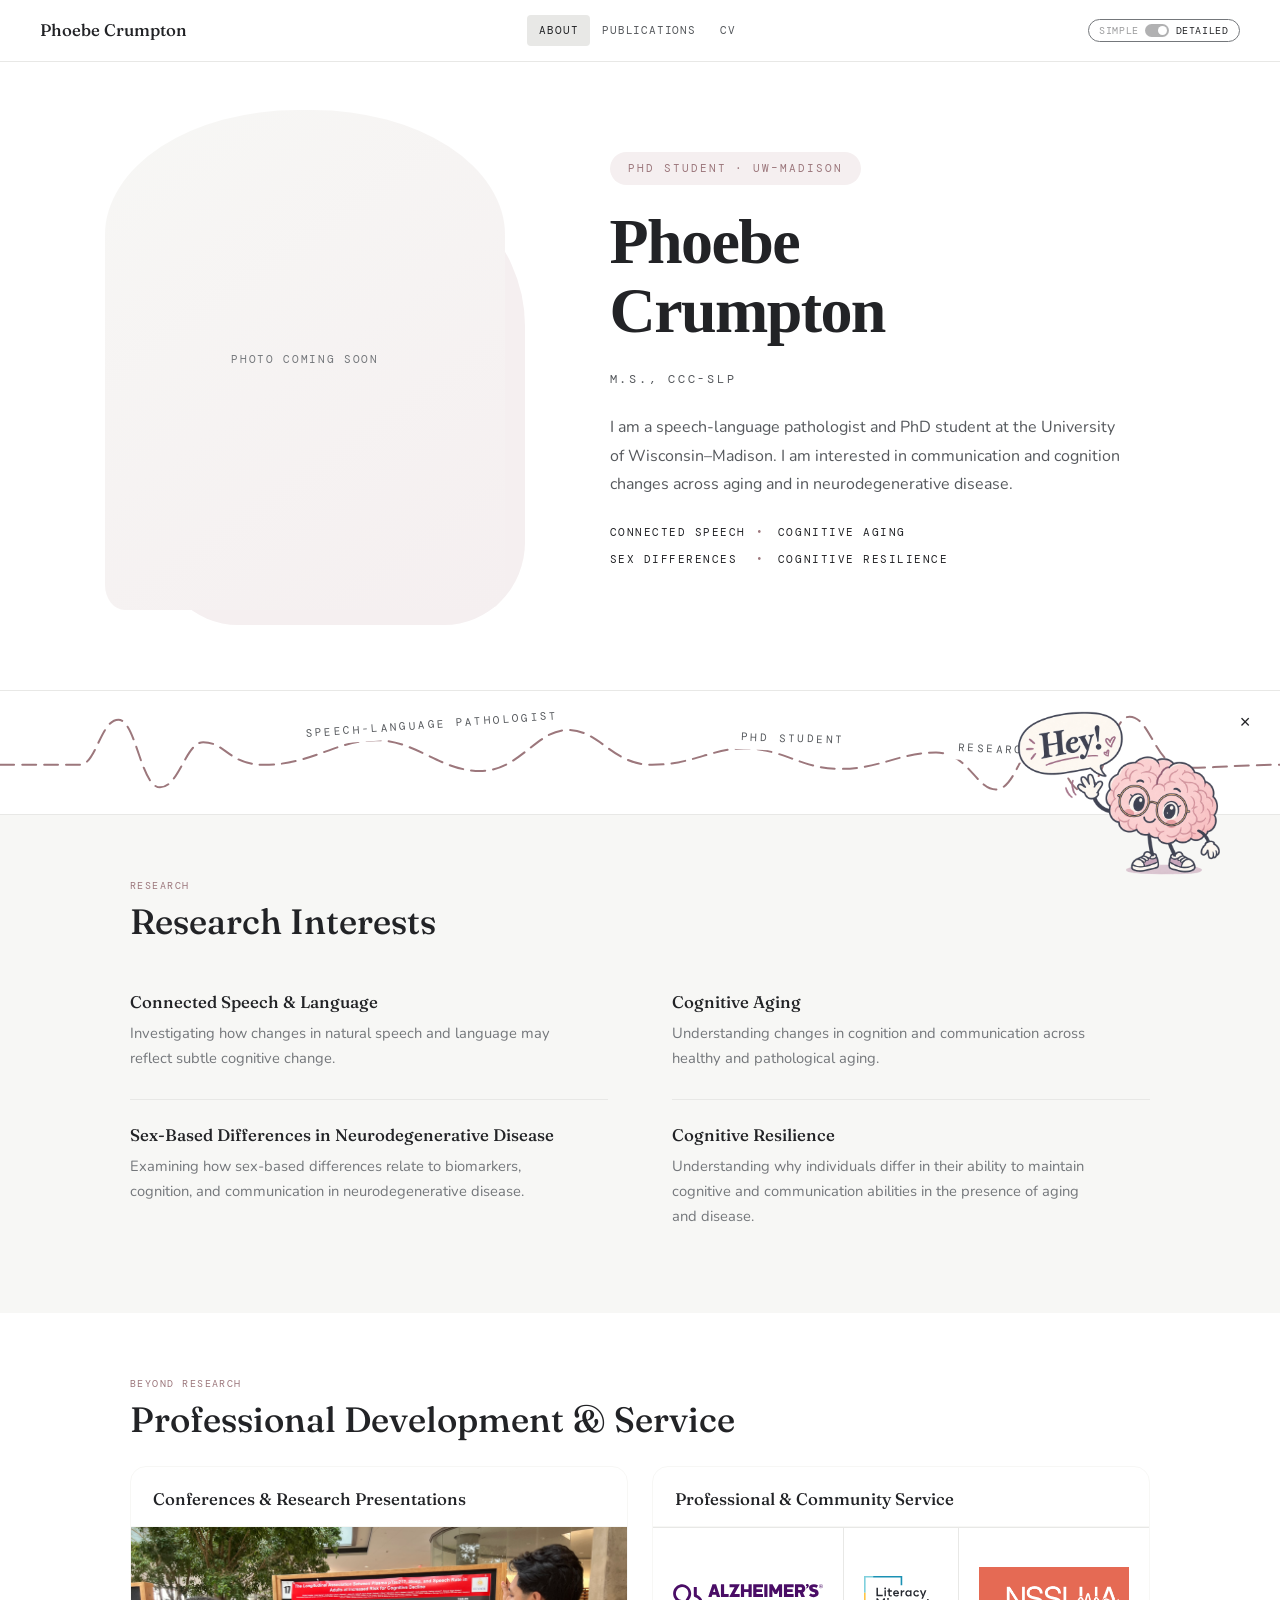
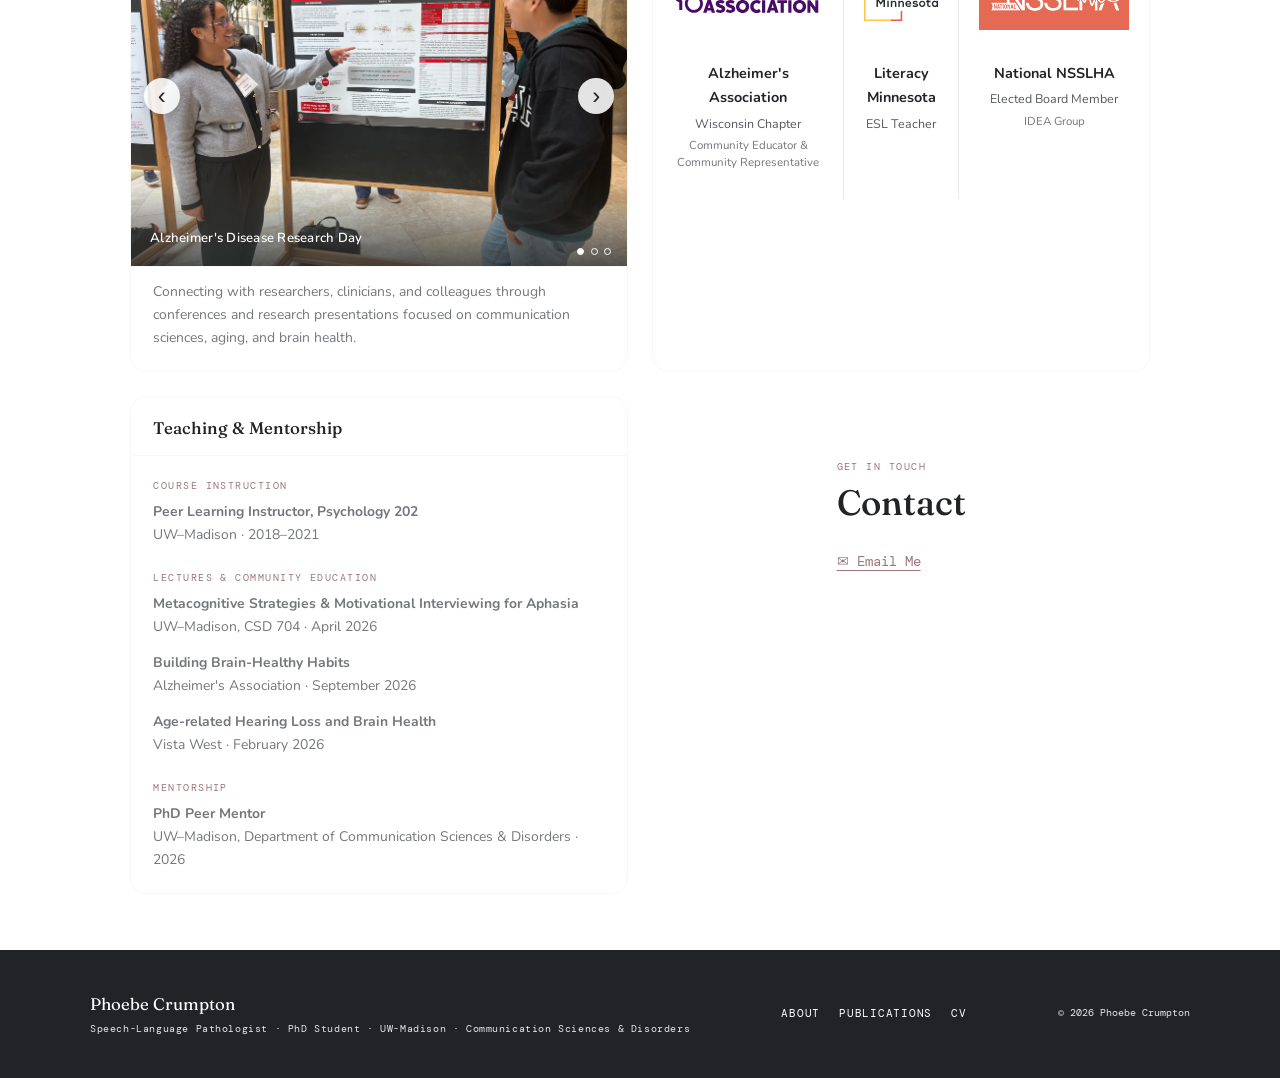
==== index.html @ 5f98ac5f "Update index.html" ====
<!DOCTYPE html>
<html lang="en">
<head>
<meta charset="UTF-8"/>
<meta name="viewport" content="width=device-width, initial-scale=1.0"/>
<meta name="description" content="Phoebe Crumpton — Speech-language pathologist and PhD Student at UW-Madison researching connected speech, cognitive-communication, and Alzheimer's disease."/>
<title>Phoebe Crumpton</title>
<link rel="preconnect" href="https://fonts.googleapis.com"/>
<link href="https://fonts.googleapis.com/css2?family=Fraunces:ital,opsz,wght@0,9..144,300;0,9..144,500;0,9..144,700;1,9..144,400;1,9..144,600&family=Nunito:wght@300;400;500;600&family=DM+Mono:wght@300;400&display=swap" rel="stylesheet"/>
<script>if(localStorage.getItem('lang-mode')==='simple')document.documentElement.classList.add('simple-mode');</script>
<style>
  /* FINAL RESEARCH INTEREST STYLING */
.r-grid {
  display: grid !important;
  grid-template-columns: repeat(2, minmax(0, 1fr)) !important;
  gap: 0 4rem !important;
}

.r-card {
  background: transparent !important;
  border: none !important;
  border-radius: 0 !important;
  box-shadow: none !important;
  padding: 1.5rem 0 1.75rem !important;
  overflow: visible !important;
  transform: none !important;
}

.r-card::after {
  display: none !important;
  content: none !important;
}

.r-card:hover {
  transform: none !important;
  box-shadow: none !important;
}

.r-num {
  display: none !important;
}

.r-title {
  font-family: 'Fraunces', serif !important;
  font-size: 1.05rem !important;
  font-weight: 500 !important;
  color: var(--moss) !important;
  margin-bottom: .4rem !important;
}

.r-desc {
  font-family: 'Nunito', sans-serif !important;
  font-size: .92rem !important;
  line-height: 1.7 !important;
  color: var(--text-soft) !important;
  max-width: 48ch;
}

.r-card:nth-child(-n+2) {
  border-bottom: 1px solid var(--moss-pale) !important;
}

@media (max-width: 700px) {
  .r-grid {
    grid-template-columns: 1fr !important;
  }

  .r-card {
    border-bottom: 1px solid var(--moss-pale) !important;
  }
}
  
 :root {
  /* Editorial / minimalist palette */
  --moss:#222326;
  --moss-mid:#74777B;
  --moss-light:#9C777C;
  --moss-pale:#E8E8E6;
  --moss-mist:#F7F7F5;
  --cream:#FFFFFF;
  --cream-dark:#F7F7F5;
  --sand:#E8E8E6;
  --terra:#9C777C;
  --terra-pale:#F5EFF0;
  --amber:#9C777C;
  --text:#222326;
  --text-mid:#55585C;
  --text-soft:#74777B;
  --white:#FFFFFF;
  --focus:#9C777C;
}
*,*::before,*::after{box-sizing:border-box;margin:0;padding:0;}
html{scroll-behavior:smooth;}
body{font-family:'Nunito',sans-serif;background:var(--cream);color:var(--text);line-height:1.7;min-height:100vh;}

/* LANGUAGE TOGGLE */
.lang-simple{display:none;}
.simple-mode .lang-academic{display:none;}
.simple-mode .lang-simple{display:inline;}
.simple-mode div.lang-simple{display:block;}
.lang-toggle-btn{display:inline-flex;align-items:center;gap:.4rem;background:none;border:1.5px solid var(--moss-mid);border-radius:20px;padding:.28rem .65rem;font-family:'DM Mono',monospace;font-size:.65rem;letter-spacing:.06em;text-transform:uppercase;cursor:pointer;color:var(--moss);transition:background .18s,color .18s,border-color .18s;white-space:nowrap;flex-shrink:0;}
.lang-toggle-btn:hover{background:var(--moss-mist);border-color:var(--moss);}
.lang-toggle-btn[aria-checked="true"]{background:var(--moss);color:var(--white);border-color:var(--moss);}
.lang-toggle-track{width:24px;height:13px;border-radius:7px;background:currentColor;opacity:.35;position:relative;flex-shrink:0;transition:opacity .18s;}
.lang-toggle-btn[aria-checked="true"] .lang-toggle-track{opacity:.7;}
.lang-toggle-thumb{position:absolute;top:2px;left:13px;width:9px;height:9px;border-radius:50%;background:white;transition:left .18s;box-shadow:0 1px 3px rgba(0,0,0,.25);}
.lang-toggle-btn[aria-checked="true"] .lang-toggle-thumb{left:2px;}
.lang-toggle-label{transition:opacity .18s;}
.lang-toggle-detailed{opacity:1;}
.lang-toggle-simple{opacity:0.45;}
.lang-toggle-btn[aria-checked="true"] .lang-toggle-detailed{opacity:0.45;}
.lang-toggle-btn[aria-checked="true"] .lang-toggle-simple{opacity:1;}
@media(max-width:760px){.lang-toggle-btn{font-size:.58rem;padding:.22rem .5rem;}}

/* SKIP */
.skip{position:absolute;top:-100%;left:1rem;z-index:9999;background:var(--moss);color:#fff;padding:.5rem 1rem;border-radius:0 0 4px 4px;font-size:.9rem;text-decoration:none;transition:top .2s;}
.skip:focus{top:0;}
:focus-visible{outline:3px solid var(--focus);outline-offset:3px;border-radius:3px;}

/* NAV */
.main-nav{position:sticky;top:0;z-index:200;background:rgba(255,255,255,0.94);backdrop-filter:blur(14px);border-bottom:1.5px solid var(--sand);padding:0 2.5rem;height:62px;display:flex;align-items:center;justify-content:space-between;}
.nav-brand{font-family:'Fraunces',serif;font-size:1.05rem;font-weight:500;color:var(--moss);text-decoration:none;}
.nav-list{display:flex;gap:0;list-style:none;align-items:center;}
.nav-list li{list-style:none;display:flex;align-items:center;}
.nav-list li+li::before{content:'·';color:var(--text-soft);font-size:.9rem;padding:0 .15rem;}
.nav-list a{font-family:'DM Mono',monospace;font-size:.7rem;letter-spacing:.07em;text-transform:uppercase;color:var(--text-mid);text-decoration:none;padding:.4rem .75rem;border-radius:4px;transition:background .18s,color .18s;}
.nav-list a:hover{background:var(--moss-mist);color:var(--moss);}
.nav-list a.active{background:var(--moss-pale);color:var(--moss);}
.main-nav-toggle{display:none;background:none;border:1.5px solid var(--moss-pale);border-radius:4px;padding:.4rem .6rem;cursor:pointer;color:var(--moss);font-size:1.1rem;line-height:1;flex-shrink:0;}
.main-nav-toggle:focus-visible{outline:3px solid var(--focus);outline-offset:2px;}

/* HERO */
.hero{max-width:1100px;margin:0 auto;padding:4rem 2.5rem 3rem;display:grid;grid-template-columns:220px 1fr;gap:3.5rem;align-items:center;}
.photo-col{position:relative;display:flex;justify-content:center;}
.photo-wrap{position:relative;width:210px;height:255px;animation:photoFloat 5.5s ease-in-out infinite;}
.photo-ring{position:absolute;inset:0;border-radius:18px;background:var(--terra-pale);border:2.5px solid var(--terra);transform:translate(11px,11px);pointer-events:none;z-index:0;}
.photo-frame{width:210px;height:255px;border-radius:18px;overflow:hidden;border:3px solid var(--white);position:relative;z-index:1;box-shadow:0 20px 50px rgba(34,35,38,.12);}
.photo-frame img{width:100%;height:100%;object-fit:cover;object-position:top;display:block;}
@keyframes photoFloat{0%,100%{transform:translateY(0)}50%{transform:translateY(-9px)}}
.hero-eyebrow{display:inline-flex;align-items:center;gap:.5rem;font-family:'DM Mono',monospace;font-size:.7rem;letter-spacing:.12em;text-transform:uppercase;color:var(--terra);background:var(--terra-pale);padding:.3rem .85rem;border-radius:20px;margin-bottom:1rem;}
.hero-name{font-family: 'Fraunces',Georgia,serif;font-size:clamp(2.4rem,5vw,3.8rem);font-weight:700;line-height:1.05;color:var(--moss);margin-bottom:.4rem;}
.hero-name em{font-style:italic;color:var(--terra);}
.hero-pro{font-family:'DM Mono',monospace;font-size:.72rem;color:var(--text-soft);letter-spacing:.08em;margin-bottom:1.2rem;}
.hero-bio{font-size:1.05rem;color:var(--text-mid);font-weight:300;line-height:1.75;max-width:52ch;margin-bottom:1.5rem;}
.hero-bio a{color:var(--moss);font-weight:500;text-underline-offset:3px;}
.pills{display:flex;flex-wrap:wrap;gap:.45rem;margin-bottom:1.5rem;}
.pill{font-family:'DM Mono',monospace;font-size:.65rem;letter-spacing:.06em;text-transform:uppercase;padding:.28rem .72rem;border-radius:20px;background:var(--moss-mist);color:var(--moss);border:1px solid var(--moss-pale);}
.socials{display:flex;flex-wrap:wrap;gap:.5rem;list-style:none;margin-bottom:1.25rem;}
.socials li{list-style:none;}
.social{font-family:'DM Mono',monospace;font-size:.68rem;letter-spacing:.05em;text-transform:uppercase;color:var(--moss);text-decoration:none;padding:.35rem .8rem;border:1.5px solid var(--moss-pale);border-radius:6px;background:var(--white);transition:all .2s;}
.social:hover{background:var(--moss-mist);border-color:var(--moss-mid);transform:translateY(-2px);box-shadow:0 4px 12px rgba(34,35,38,.08);}

/* WAVE */
.wave{line-height:0;overflow:hidden;}
.wave-track{display:flex;width:200%;animation:wave-scroll 10s linear infinite;}
.wave-track svg{width:50%;display:block;flex-shrink:0;}
@keyframes wave-scroll{from{transform:translateX(0)}to{transform:translateX(-50%)}}

/* SECTIONS */
.section{max-width:1100px;margin:0 auto;padding:3.5rem 2.5rem;}
.bg-tinted{background:var(--cream-dark);}
.s-tag{display:inline-block;font-family:'DM Mono',monospace;font-size:.65rem;letter-spacing:.14em;text-transform:uppercase;color:var(--terra);margin-bottom:.4rem;}
.s-title{font-family:'Fraunces',serif;font-size:clamp(1.6rem,3vw,2.2rem);font-weight:500;color:var(--moss);margin-bottom:1.5rem;line-height:1.2;}

/* RESEARCH TEXT */
.research-text { max-width: 100%; }
.research-text p { font-size: 1rem; color: var(--text-mid); line-height: 1.85; font-weight: 300; }
.research-text p + p { margin-top: 1rem; }
.research-text strong { color: var(--moss); font-weight: 600; }
.research-text ul { margin: .8rem 0 1rem 0; display: flex; flex-direction: column; gap: .55rem; list-style: none; }
.research-text li { font-size: .97rem; color: var(--text-mid); line-height: 1.75; font-weight: 300; padding-left: 1.1rem; position: relative; list-style: none; }
.research-text li::before { content: '›'; position: absolute; left: 0; color: var(--terra); font-weight: 700; }

/* PRESS CALLOUT */
.press-callout{margin-top:1.5rem;}
.press-link{display:flex;align-items:center;gap:1rem;background:var(--white);border:1.5px solid var(--moss-pale);border-radius:10px;padding:.75rem 1.2rem .75rem .75rem;text-decoration:none;transition:border-color .2s,box-shadow .2s;}
.press-img{width:90px;height:68px;object-fit:cover;border-radius:6px;flex-shrink:0;}
.press-link:hover{border-color:var(--moss-mid);box-shadow:0 4px 16px rgba(34,35,38,.08);}
.press-badge{font-family:'DM Mono',monospace;font-size:.6rem;letter-spacing:.12em;text-transform:uppercase;color:var(--terra);background:var(--terra-pale);padding:.2rem .55rem;border-radius:20px;white-space:nowrap;flex-shrink:0;}
.press-title{font-size:.92rem;color:var(--moss);font-weight:500;line-height:1.4;}
.press-source{font-family:'DM Mono',monospace;font-size:.62rem;color:var(--text-soft);letter-spacing:.04em;margin-top:.15rem;}
.press-arrow{font-size:1rem;color:var(--moss-light);flex-shrink:0;margin-left:auto;padding-left:.5rem;}

/* RESEARCH INTERESTS */
.r-grid {
  display: grid;
  grid-template-columns: repeat(2, 1fr);
  column-gap: 4rem;
  row-gap: 0;
}

.r-card {
  padding: 1.6rem 0 1.8rem;
  border-bottom: 1px solid var(--moss-pale);
}

.r-card:hover {
  transform: none;
}

.r-num {
  display: none;
}

.r-title {
  font-family: 'Nunito', sans-serif;
  font-size: 1rem;
  font-weight: 600;
  color: var(--moss);
  margin-bottom: .45rem;
  line-height: 1.4;
}

.r-desc {
  font-size: .92rem;
  color: var(--text-soft);
  line-height: 1.7;
  max-width: 48ch;
}

@media (max-width: 700px) {
  .r-grid {
    grid-template-columns: 1fr;
  }
}

/* TEAM */
.team-grid{display:grid;grid-template-columns:repeat(auto-fill,minmax(210px,1fr));gap:.9rem;}
.t-card{background:var(--white);border-radius:10px;padding:1rem 1.2rem;border:1.5px solid var(--cream-dark);transition:border-color .2s,transform .2s;}
.t-card:hover{border-color:var(--moss-pale);transform:translateY(-2px);}
.t-name{font-weight:600;font-size:.9rem;color:var(--moss);margin-bottom:.1rem;}
.t-name a{color:inherit;text-underline-offset:3px;}
.t-role{font-size:.78rem;color:var(--text-soft);}
.t-card--advisor{border-color:var(--terra);}
.t-card--advisor:hover{border-color:var(--terra);}
.t-card--advisor .t-role{color:var(--terra);font-weight:500;}
.t-card--faculty{border-color:#a8c4de;}
.t-card--faculty:hover{border-color:#3d6a90;}
.t-card--faculty .t-role{color:#3d6a90;}
.t-card--grad{border-color:var(--moss-pale);}
.t-card--grad:hover{border-color:var(--moss-mid);}
.t-card--grad .t-role{color:var(--moss-mid);}
.t-card--undergrad{border-color:#e8d06a;}
.t-card--undergrad:hover{border-color:#b89010;}
.t-card--undergrad .t-role{color:#8a6c0c;}
.team-groups{display:flex;flex-direction:column;gap:1rem;}
.team-legend{display:flex;flex-wrap:wrap;gap:.75rem 1.5rem;margin-bottom:1.1rem;}
.legend-item{display:flex;align-items:center;gap:.4rem;font-size:.74rem;color:var(--text-soft);font-family:'DM Mono',monospace;letter-spacing:.04em;text-transform:uppercase;}
.legend-dot{width:9px;height:9px;border-radius:50%;flex-shrink:0;}

/* ═══════════════════════════════════
   HOBBIES — NEW GALLERY LAYOUT
   ═══════════════════════════════════ */
.hobbies-grid {
  display: grid;
  grid-template-columns: 1fr 1fr;
  gap: 1.5rem;
}

.hobby-card {
  background: var(--white);
  border-radius: 16px;
  overflow: hidden;
  border: 1.5px solid var(--cream-dark);
  transition: transform .22s, box-shadow .22s;
}

  /* Make Teaching & Mentorship full width */
.hobbies-grid > .hobby-card:last-child {
  grid-column: 1 / -1;
}
  
.hobby-card:hover {
  transform: translateY(-3px);
  box-shadow: 0 12px 36px rgba(34,35,38,.08);
}

/* Header strip with emoji + title */
.hobby-header {
  padding: 1.1rem 1.4rem .8rem;
  display: flex;
  align-items: center;
  gap: .6rem;
  border-bottom: 1px solid var(--cream-dark);
}
.hobby-emoji {
  flex-shrink: 0;
  width: 75px;
  height: 75px;
}
.hobby-emoji img {
  width: 75px;
  height: 75px;
  object-fit: contain;
}
.hobby-title {
  font-family: 'Fraunces', serif;
  font-size: 1.05rem;
  font-weight: 500;
  color: var(--moss);
}

/* PHOTO MOSAIC */
.hobby-mosaic {
  display: grid;
  gap: 2px;
  background: var(--cream-dark);
}

/* Parks: 3 columns top row + wide bottom */
.mosaic-parks {
  grid-template-columns: 1fr 1fr 1fr;
  grid-template-rows: 130px 130px 130px;
}
.mosaic-parks .p1 { grid-column: 1; grid-row: 1; }
.mosaic-parks .p2 { grid-column: 2; grid-row: 1; }
.mosaic-parks .p3 { grid-column: 3; grid-row: 1; }
.mosaic-parks .p4 { grid-column: 1; grid-row: 2; }
.mosaic-parks .p5 { grid-column: 2; grid-row: 2; }
.mosaic-parks .p6 { grid-column: 3; grid-row: 2; }
.mosaic-parks .p7 { grid-column: 1; grid-row: 3; }
.mosaic-parks .p8 { grid-column: 2; grid-row: 3; }
.mosaic-parks .p9 { grid-column: 3; grid-row: 3; }

/* Sewing: 3-col 1-row */
.mosaic-sewing {
  grid-template-columns: 1fr 1fr 1fr;
  grid-template-rows: 220px;
}
.mosaic-sewing .s1 { grid-column: 1; grid-row: 1; }
.mosaic-sewing .s2 { grid-column: 2; grid-row: 1; }
.mosaic-sewing .s3 { grid-column: 3; grid-row: 1; }

/* Baking: tall left + stacked right */
.mosaic-baking {
  grid-template-columns: 1fr 1fr;
  grid-template-rows: 160px 160px;
}
.mosaic-baking .b1 { grid-column: 1; grid-row: 1 / -1; }
.mosaic-baking .b2 { grid-column: 2; grid-row: 1; }
.mosaic-baking .b3 { grid-column: 2; grid-row: 2; }

/* Shared image style */
.hobby-mosaic img {
  width: 100%;
  height: 100%;
  object-fit: cover;
  display: block;
  transition: transform .45s ease, filter .3s;
}
.hobby-card:hover .hobby-mosaic img {
  transform: scale(1.04);
  filter: brightness(1.04);
}

/* Caption */
.hobby-body {
  padding: .9rem 1.4rem 1.3rem;
}
.hobby-desc {
  font-size: .87rem;
  color: var(--text-soft);
  line-height: 1.65;
}


/* Teaching & Mentorship typography */
.hobbies-grid > .hobby-card:last-child .hobby-desc {
  font-size: 1.08rem;
  line-height: 1.8;
}

.hobbies-grid > .hobby-card:last-child .s-tag {
  font-size: .78rem;
  letter-spacing: .12em;
}

.hobbies-grid > .hobby-card:last-child .hobby-title {
  font-size: 1.35rem;
}

.hobbies-grid > .hobby-card:last-child .hobby-body {
  padding: 2rem;
}


/* Parks count badge */
.park-count {
  display: inline-flex;
  align-items: center;
  gap: .3rem;
  font-family: 'DM Mono', monospace;
  font-size: .62rem;
  letter-spacing: .07em;
  text-transform: uppercase;
  color: var(--moss);
  background: var(--moss-mist);
  border: 1px solid var(--moss-pale);
  padding: .2rem .6rem;
  border-radius: 20px;
  margin-top: .5rem;
  display: inline-block;
}

/* Reading card — no images, bigger text feel */
.hobby-card.reading .hobby-body {
  padding: 1.2rem 1.4rem 1.4rem;
}
.bklist {
  list-style: none;
  margin-top: .6rem;
  display: flex;
  flex-direction: column;
  gap: .3rem;
}
.bklist li {
  font-size: .83rem;
  color: var(--text-mid);
  padding-left: .9rem;
  position: relative;
  font-style: italic;
  line-height: 1.4;
}
.bklist li::before {
  content: '›';
  position: absolute;
  left: 0;
  color: var(--terra);
  font-style: normal;
  font-weight: 700;
}

/* VISION */
.vision{background:linear-gradient(135deg,var(--moss) 0%,#45464a 100%);border-radius:20px;padding:3rem 3.5rem;color:var(--white);position:relative;overflow:hidden;}
.vision::before{content:'';position:absolute;top:-40%;right:-8%;width:480px;height:480px;background:radial-gradient(circle,rgba(255,255,255,.07) 0%,transparent 70%);border-radius:50%;}
.vision .s-tag{color:var(--moss-pale);}
.vision .s-title{color:var(--white);}
.vision p{color:rgba(255,255,255,.82);font-size:1rem;line-height:1.8;}
.vision p+p{margin-top:.9rem;}
.vision a{color:var(--moss-pale);}

/* FOOTER */
footer{background:var(--moss);color:var(--moss-pale);padding:2.5rem;}
.fi{max-width:1100px;margin:0 auto;display:flex;align-items:center;justify-content:space-between;flex-wrap:wrap;gap:1.2rem;}
.fn{font-family:'Fraunces',serif;font-size:1.05rem;color:var(--white);}
.fs{font-family:'DM Mono',monospace;font-size:.62rem;color:var(--moss-pale);margin-top:.15rem;letter-spacing:.06em;}
.fl{display:flex;gap:1.2rem;flex-wrap:wrap;}
.fl a{font-family:'DM Mono',monospace;font-size:.66rem;letter-spacing:.07em;text-transform:uppercase;color:var(--white);text-decoration:none;transition:color .18s;}
.fl a:hover{color:var(--moss-pale);}
.fc{font-family:'DM Mono',monospace;font-size:.62rem;color:var(--moss-pale);}

/* REVEAL */
.fu{opacity:1;transform:none;transition:opacity .6s ease,transform .6s ease;}
.fu.animate{opacity:0;transform:translateY(20px);will-change:transform,opacity;}
.fu.animate.in{opacity:1;transform:none;will-change:auto;}
@keyframes showContent{to{opacity:1;transform:none;}}
.fu{animation:showContent 0s 1.5s forwards;}
@media(prefers-reduced-motion:reduce){.fu,.fu.animate,.fu.animate.in{opacity:1;transform:none;transition:none;animation:none;will-change:auto;}}

/* RESPONSIVE */
@media(max-width:860px){
  .hobbies-grid { grid-template-columns: 1fr; }
  .mosaic-parks { grid-template-rows: 110px 110px 110px; }
}
@media(max-width:760px){
  .hero{grid-template-columns:1fr;gap:2rem;padding:2.5rem 1.5rem;}
  .photo-col{justify-content:flex-start;}
  .photo-ring{display:none;}
  .photo-wrap{width:170px;height:205px;}
  .photo-frame{width:170px;height:205px;}
  .section{padding:2.5rem 1.5rem;}
  .vision{padding:2rem 1.5rem;}
  .main-nav{padding:0;height:auto;flex-wrap:wrap;gap:0;}
  .nav-brand{display:none;}
  .main-nav-toggle{display:none;}
  .nav-list{display:flex;width:100%;height:auto;flex-wrap:wrap;gap:0;overflow:visible;position:static;background:transparent;border:none;box-shadow:none;padding:0;border-bottom:1.5px solid var(--sand);}
  .nav-list a{flex:1 1 auto;text-align:center;font-size:.7rem;padding:.55rem .4rem;white-space:nowrap;}
  .lang-toggle-btn{flex:0 0 100%;width:100%;border-radius:0;border:none;border-top:1.5px solid var(--sand);padding:.45rem 1.25rem;justify-content:center;font-size:.65rem;}
  .lang-toggle-label{display:inline;}
  .bklist { grid-template-columns: 1fr; }
}
  /* Brain welcome popup */
.brain-greeting {
  position: fixed;
  right: 1.25rem;
  bottom: 1.25rem;
  width: min(260px, 70vw);
  z-index: 9999;

  opacity: 0;
  transform: translateY(30px) scale(0.92);
  pointer-events: none;

  transition:
    opacity 0.4s ease,
    transform 0.4s ease;
}

.brain-greeting.show {
  opacity: 1;
  transform: translateY(0) scale(1);
  pointer-events: auto;
}

.brain-greeting img {
  display: block;
  width: 100%;
  height: auto;
}

.brain-bubble {
  position: absolute;
  top: -10px;
  left: -10px;
  background: var(--white);
  color: var(--terra);
  font-weight: 700;
  font-size: 1rem;
  padding: 0.55rem 0.8rem;
  border-radius: 16px;
  box-shadow: 0 6px 20px rgba(47, 52, 55, 0.15);
}

.brain-close {
  position: absolute;
  top: 0;
  right: 0;
  width: 30px;
  height: 30px;
  border: none;
  border-radius: 50%;
  background: rgba(255,255,255,0.92);
  color: var(--text);
  font-size: 1.15rem;
  cursor: pointer;
  z-index: 2;
}

@media (max-width: 600px) {
  .brain-greeting {
    width: 190px;
    right: 0.75rem;
    bottom: 0.75rem;
  }
}

@media (prefers-reduced-motion: reduce) {
  .brain-greeting {
    transition: none;
  }
}
  /* CONFERENCE CAROUSEL */
.conference-carousel {
  position: relative;
  width: 100%;
  height: 340px;
  overflow: hidden;
  background: var(--cream-dark);
}

.conference-slide {
  position: absolute;
  inset: 0;
  opacity: 0;
  transition: opacity .6s ease;
  pointer-events: none;
}

.conference-slide.active {
  opacity: 1;
  pointer-events: auto;
}

.conference-slide img {
  width: 100%;
  height: 100%;
  object-fit: cover;
  display: block;
}

.conference-caption {
  position: absolute;
  left: 0;
  right: 0;
  bottom: 0;
  padding: 3rem 1.2rem 1.1rem;
  background: linear-gradient(
    to top,
    rgba(35, 39, 42, .78),
    transparent
  );
  color: white;
  font-family: 'Nunito', sans-serif;
  font-size: .82rem;
  font-weight: 600;
  letter-spacing: .02em;
}

/* Previous + next arrows */
.carousel-arrow {
  position: absolute;
  top: 50%;
  transform: translateY(-50%);
  z-index: 5;
  width: 36px;
  height: 36px;
  border: none;
  border-radius: 50%;
  background: rgba(255,255,255,.88);
  color: var(--moss);
  font-size: 1.5rem;
  line-height: 1;
  cursor: pointer;
  box-shadow: 0 2px 10px rgba(0,0,0,.12);
  transition: background .2s ease, transform .2s ease;
}

.carousel-arrow:hover {
  background: white;
  transform: translateY(-50%) scale(1.06);
}

.carousel-prev {
  left: .8rem;
}

.carousel-next {
  right: .8rem;
}

/* Navigation dots */
.carousel-dots {
  position: absolute;
  z-index: 6;
  bottom: .75rem;
  right: 1rem;
  display: flex;
  gap: .4rem;
}

.carousel-dot {
  width: 7px;
  height: 7px;
  padding: 0;
  border: 1px solid white;
  border-radius: 50%;
  background: transparent;
  cursor: pointer;
}

.carousel-dot.active {
  background: white;
}

@media (max-width: 600px) {
  .conference-carousel {
    height: 260px;
  }
}
/* PROFESSIONAL & COMMUNITY SERVICE */
.service-grid {
  display: grid;
  grid-template-columns: repeat(3, 1fr);
  border-top: 1px solid var(--moss-pale);
}

.service-item {
  padding: 1.75rem 1.25rem;
  text-align: center;
  border-right: 1px solid var(--moss-pale);
}

.service-item:last-child {
  border-right: none;
}

.service-logo {
  height: 85px;
  display: flex;
  align-items: center;
  justify-content: center;
  margin-bottom: 1.25rem;
}

.service-logo img {
  display: block;
  max-width: 150px;
  max-height: 75px;
  width: auto;
  height: auto;
  object-fit: contain;
}

.service-item h4 {
  margin: 0 0 .3rem;
  font-family: 'Nunito', sans-serif;
  font-size: .9rem;
  font-weight: 700;
  color: var(--text);
}

.service-item p {
  margin: 0;
  font-size: .78rem;
  line-height: 1.5;
  color: var(--text-mid);
}

.service-item span {
  display: block;
  margin-top: .25rem;
  font-size: .72rem;
  line-height: 1.45;
  color: var(--text-soft);
}

@media (max-width: 700px) {
  .service-grid {
    grid-template-columns: 1fr;
  }

  .service-item {
    border-right: none;
    border-bottom: 1px solid var(--moss-pale);
  }

  .service-item:last-child {
    border-bottom: none;
  }
}



/* =====================================================
   NEW PHOEBE HERO
   ===================================================== */

.hero-new {
  position: relative;
  background: var(--cream);
  overflow: hidden;
  padding: 0;
}


/* ---------- ANIMATED SPEECH WAVE ---------- */

.speech-wave {
  position: relative;
  width: 100%;
  height: 125px;
  margin-top: 3rem;
  border-top: 1px solid var(--sand);
  border-bottom: 1px solid var(--sand);
}

.speech-wave svg {
  position: absolute;
  inset: 0;
  width: 100%;
  height: 100%;
  overflow: visible;
}

.speech-wave-line {
  fill: none;
  stroke: var(--terra);
  stroke-width: 2;
  stroke-linecap: round;
  vector-effect: non-scaling-stroke;
  stroke-dasharray: 14 8;
  animation: waveTravel 8s linear infinite;
}

@keyframes waveTravel {
  from {
    stroke-dashoffset: 0;
  }
  to {
    stroke-dashoffset: -220;
  }
}


/* ---------- WORDS ALONG THE WAVE ---------- */

.wave-label {
  position: absolute;
  background: var(--cream);
  padding: .2rem .7rem;
  font-family: 'DM Mono', monospace;
  font-size: .68rem;
  font-weight: 400;
  letter-spacing: .22em;
  text-transform: uppercase;
  color: var(--text-mid);
  white-space: nowrap;
}

.wave-label-one {
  left: 23%;
  top: 21px;
  transform: rotate(-4deg);
}

.wave-label-two {
  left: 57%;
  top: 35px;
  transform: rotate(2deg);
}

.wave-label-three {
  left: 74%;
  top: 46px;
  transform: rotate(3deg);
}


/* ---------- MAIN HERO LAYOUT ---------- */

.hero-new-inner {
  width: min(1100px, 88%);
  margin: 0 auto;
  display: grid;
  grid-template-columns: minmax(280px, 430px) minmax(320px, 1fr);
  align-items: center;
  gap: clamp(3rem, 7vw, 7rem);
  padding-top: 3rem;
  padding-bottom: 2rem;
}


/* ---------- PHOTO ---------- */

.hero-portrait-wrap {
  position: relative;
  width: 100%;
  max-width: 400px;
  margin: 0 auto;
}

.hero-portrait-wrap::before {
  content: "";
  position: absolute;
  width: 92%;
  height: 92%;
  left: 13%;
  top: 11%;
  background: var(--terra-pale);
  border-radius: 48% 48% 22% 22% / 35% 35% 18% 18%;
  z-index: 0;
}

.hero-portrait-placeholder {
  position: relative;
  z-index: 1;
  width: 100%;
  aspect-ratio: 4 / 5;
  display: flex;
  align-items: center;
  justify-content: center;
  background: linear-gradient(
    145deg,
    var(--moss-mist),
    var(--terra-pale)
  );
  border-radius: 48% 48% 5% 5% / 25% 25% 5% 5%;
  overflow: hidden;
}

.hero-portrait-placeholder span {
  font-family: 'DM Mono', monospace;
  font-size: .7rem;
  letter-spacing: .15em;
  text-transform: uppercase;
  color: var(--text-soft);
}


/* ---------- HERO TEXT ---------- */

.hero-new-text {
  max-width: 570px;
}

.hero-pill {
  display: inline-block;
  background: var(--terra-pale);
  color: var(--terra);
  border-radius: 999px;
  padding: .45rem 1.15rem;
  margin-bottom: 1.4rem;
  font-family: 'DM Mono', monospace;
  font-size: .68rem;
  font-weight: 400;
  letter-spacing: .18em;
  text-transform: uppercase;
}

.hero-new-name {
  font-family: Georgia, 'Times New Roman', serif;
  font-size: clamp(3rem, 5vw, 5rem);
  font-weight: 700;
  line-height: 1.08;
  letter-spacing: -0.025em;
  color: var(--text);
  margin: 0 0 1.5rem;
}

.hero-new-credentials {
  font-family: 'DM Mono', monospace;
  font-size: .78rem;
  font-weight: 400;
  letter-spacing: .22em;
  text-transform: uppercase;
  color: var(--text-mid);
  margin-bottom: 1.4rem;
}

.hero-new-bio {
  max-width: 52ch;
  font-family: 'Nunito', sans-serif;
  font-size: 1rem;
  line-height: 1.8;
  color: var(--text-mid);
  margin-bottom: 1.5rem;
}


/* ---------- RESEARCH TOPICS ---------- */

.hero-topics {
  display: grid;
  grid-template-columns: repeat(2, max-content);
  gap: .5rem 2rem;
}

.hero-topics span {
  position: relative;
  font-family: 'DM Mono', monospace;
  font-size: .68rem;
  letter-spacing: .14em;
  text-transform: uppercase;
  color: var(--text);
}

.hero-topics span::after {
  content: "•";
  position: absolute;
  right: -1.15rem;
  color: var(--terra);
}

.hero-topics span:nth-child(even)::after {
  display: none;
}


/* ---------- MOBILE ---------- */

@media (max-width: 800px) {

  .speech-wave {
    height: 95px;
  }

  .wave-label {
    font-size: .52rem;
    letter-spacing: .12em;
  }

  .wave-label-one {
    left: 7%;
  }

  .wave-label-two {
    left: 52%;
  }

  .wave-label-three {
    display: none;
  }

  .hero-new-inner {
    grid-template-columns: 1fr;
    gap: 3rem;
    width: min(88%, 520px);
  }

  .hero-portrait-wrap {
    max-width: 330px;
  }

  .hero-new-name {
    font-size: clamp(3.5rem, 16vw, 5rem);
  }

  .hero-topics {
    grid-template-columns: 1fr;
  }

  .hero-topics span::after {
    display: none;
  }
}


/* ---------- REDUCED MOTION ---------- */

@media (prefers-reduced-motion: reduce) {
  .speech-wave-line {
    animation: none;
  }
}

  

</style>

</head>
<body>
  <div id="brain-greeting" class="brain-greeting" aria-live="polite">
  <button class="brain-close" aria-label="Close greeting">×</button>
  <img src="images/brainwebsite.png" alt="Friendly brain mascot waving">
</div>

  <script>
  window.addEventListener('load', () => {
    const brain = document.getElementById('brain-greeting');
    const closeButton = brain.querySelector('.brain-close');

    // Brain pops up after 0.7 seconds
    setTimeout(() => {
      brain.classList.add('show');
    }, 700);

    // Brain disappears after 5 seconds
    const hideBrain = setTimeout(() => {
      brain.classList.remove('show');
    }, 5000);

    // Let visitors close it early
    closeButton.addEventListener('click', () => {
      clearTimeout(hideBrain);
      brain.classList.remove('show');
    });
  });
</script>


<a href="#main" class="skip">Skip to main content</a>

<nav class="main-nav" aria-label="Main navigation">
<a href="index.html" class="nav-brand">Phoebe Crumpton</a>
  <ul class="nav-list" role="list">
    <a href="index.html" class="active" aria-current="page">About</a>
    <a href="publications.html">Publications</a>
    <!-- Portfolio navigation hidden temporarily; restore this link when ready: <a href="portfolio.html">Portfolio</a> -->
    <a href="cv.html">CV</a>
  </ul>
  <button id="lang-toggle" class="lang-toggle-btn" role="switch" aria-checked="false" aria-label="Toggle between simple and detailed language">
    <span class="lang-toggle-label lang-toggle-simple">Simple</span>
    <span class="lang-toggle-track"><span class="lang-toggle-thumb"></span></span>
    <span class="lang-toggle-label lang-toggle-detailed">Detailed</span>
  </button>
</nav>

<main id="main">

<!-- HERO -->
<section class="hero-new">

  <!-- HERO CONTENT -->
  <div class="hero-new-inner">

    <!-- PHOTO -->
    <div class="hero-portrait-wrap">
      <div class="hero-portrait-placeholder">
        <span>Photo coming soon</span>
      </div>
    </div>


    <!-- INTRO -->
    <div class="hero-new-text">

      <div class="hero-pill">
        PhD Student · UW–Madison
      </div>

      <h1 class="hero-new-name">
        Phoebe<br>Crumpton
      </h1>

      <p class="hero-new-credentials">
        M.S., CCC-SLP
      </p>

      <p class="hero-new-bio">
        I am a speech-language pathologist and PhD student at the
        University of Wisconsin–Madison. I am interested in communication and
        cognition changes across aging and in neurodegenerative disease.
      </p>

      <div class="hero-topics">
        <span>Connected Speech</span>
        <span>Cognitive Aging</span>
        <span>Sex Differences</span>
        <span>Cognitive Resilience</span>
      </div>

    </div>

  </div>

  <!-- ANIMATED SPEECH WAVE -->
  <div class="speech-wave" aria-hidden="true">
    <svg viewBox="0 0 1600 120" preserveAspectRatio="none">
      <path class="speech-wave-line"
        d="M0,72
           C55,72 75,72 100,72
           C120,72 126,28 148,28
           C170,28 176,94 200,94
           C224,94 232,50 254,50
           C282,50 286,72 330,72
           C390,72 420,48 470,48
           C520,48 550,78 600,78
           C650,78 670,38 710,38
           C750,38 765,72 815,72
           C865,72 890,56 930,56
           C980,56 1000,76 1050,76
           C1100,76 1125,60 1170,60
           C1210,60 1220,96 1245,96
           C1270,96 1278,48 1300,48
           C1325,48 1330,98 1355,98
           C1380,98 1388,25 1412,25
           C1438,25 1445,75 1480,75
           C1520,75 1550,72 1600,72"/>
    </svg>

    <div class="wave-label wave-label-one">
      Speech-Language Pathologist
    </div>

    <div class="wave-label wave-label-two">
      PhD Student
    </div>

    <div class="wave-label wave-label-three">
      Researcher
    </div>
  </div>



</section>

  
<!-- RESEARCH -->
<div class="bg-tinted">
  <div class="section">
    <p class="s-tag fu">Research</p>
    <h2 class="s-title fu">Research Interests</h2>

    <div class="r-grid">

  <article class="r-card fu">
    <div class="r-num">01</div>
    <h3 class="r-title">Connected Speech &amp; Language</h3>
    <p class="r-desc">
      Investigating how changes in natural speech and language may reflect subtle cognitive change.
    </p>
  </article>

  <article class="r-card fu">
    <div class="r-num">02</div>
    <h3 class="r-title">Cognitive Aging</h3>
    <p class="r-desc">
      Understanding changes in cognition and communication across healthy and pathological aging.
    </p>
  </article>

  <article class="r-card fu">
    <div class="r-num">03</div>
    <h3 class="r-title">Sex-Based Differences in Neurodegenerative Disease</h3>
    <p class="r-desc">
      Examining how sex-based differences relate to biomarkers, cognition, and communication in neurodegenerative disease.
    </p>
  </article>

  <article class="r-card fu">
    <div class="r-num">04</div>
    <h3 class="r-title">Cognitive Resilience</h3>
    <p class="r-desc">
      Understanding why individuals differ in their ability to maintain cognitive and communication abilities in the presence of aging and disease.
    </p>
  </article>

</div>
  </div>
</div>
  

  <!-- PROFESSIONAL DEVELOPMENT -->
<div class="section">

  <p class="s-tag fu">Beyond Research</p>
  <h2 class="s-title fu">Professional Development &amp; Service</h2>

  <div class="hobbies-grid">

<!-- CONFERENCE ATTENDANCE -->
<article class="hobby-card fu">

  <div class="hobby-header">
<h3 class="hobby-title">Conferences &amp; Research Presentations</h3>
  </div>

 <div class="conference-carousel" id="conference-carousel">

  <div class="conference-slide active">
    <img src="images/ADRD.jpeg" alt="Alzheimer's Disease Research Day">
    <div class="conference-caption">Alzheimer's Disease Research Day</div>
  </div>

  <div class="conference-slide">
    <img src="images/ASHA2023.jpeg" alt="ASHA Convention">
    <div class="conference-caption">ASHA Convention</div>
  </div>

  <div class="conference-slide">
    <img src="images/CASC.jpg" alt="Cognition, Aging, and Speech Communication Conference">
    <div class="conference-caption">Cognition, Aging, and Speech Communication Conference</div>
  </div>

  <button class="carousel-arrow carousel-prev"
          type="button"
          aria-label="Previous photo">‹</button>

  <button class="carousel-arrow carousel-next"
          type="button"
          aria-label="Next photo">›</button>

  <div class="carousel-dots" aria-label="Conference and presentation photos">
    <button class="carousel-dot active" type="button" aria-label="Photo 1"></button>
    <button class="carousel-dot" type="button" aria-label="Photo 2"></button>
    <button class="carousel-dot" type="button" aria-label="Photo 3"></button>
  </div>

</div>

<div class="hobby-body">
  <p class="hobby-desc">
    Connecting with researchers, clinicians, and colleagues through conferences and research presentations focused on communication sciences, aging, and brain health.
  </p>
</div>

</article>

<!-- PROFESSIONAL & COMMUNITY SERVICE -->
<article class="hobby-card fu">

  <div class="hobby-header">
    <h3 class="hobby-title">Professional &amp; Community Service</h3>
  </div>

  <div class="service-grid">

    <div class="service-item">
      <div class="service-logo">
        <img src="images/alz-stacked-purple.svg"
             alt="Alzheimer's Association">
      </div>
      <h4>Alzheimer's Association</h4>
      <p>Wisconsin Chapter</p>
      <span>Community Educator &amp; Community Representative</span>
    </div>

  <div class="service-item">
  <div class="service-logo">
    <img src="images/litmn_logo-original.svg"
         alt="Literacy Minnesota">
  </div>
  <h4>Literacy Minnesota</h4>
  <p>ESL Teacher</p>
</div>

   <div class="service-item">
  <div class="service-logo">
    <img src="images/nsshla.png"
         alt="National NSSLHA">
  </div>
  <h4>National NSSLHA</h4>
  <p>Elected Board Member</p>
  <span>IDEA Group</span>
</div>

  </div>

</article>


<!-- TEACHING -->
<article class="hobby-card fu">

  <div class="hobby-header">
    <h3 class="hobby-title">Teaching &amp; Mentorship</h3>
  </div>

  <div class="hobby-body">

    <p class="s-tag">Course Instruction</p>
    <p class="hobby-desc">
      <strong>Peer Learning Instructor, Psychology 202</strong><br>
      UW–Madison · 2018–2021
    </p>

    <p class="s-tag" style="margin-top:1.4rem;">
      Lectures &amp; Community Education
    </p>

    <p class="hobby-desc">
      <strong>Metacognitive Strategies &amp; Motivational Interviewing for Aphasia</strong><br>
      UW–Madison, CSD 704 · April 2026
    </p>

    <p class="hobby-desc" style="margin-top:.8rem;">
      <strong>Building Brain-Healthy Habits</strong><br>
      Alzheimer's Association · September 2026
    </p>

    <p class="hobby-desc" style="margin-top:.8rem;">
      <strong>Age-related Hearing Loss and Brain Health</strong><br>
      Vista West · February 2026
    </p>

    <p class="s-tag" style="margin-top:1.4rem;">
      Mentorship
    </p>

    <p class="hobby-desc">
      <strong>PhD Peer Mentor</strong><br>
      UW–Madison, Department of Communication Sciences &amp; Disorders · 2026
    </p>

  </div>

</article>


 

  <section class="section" aria-label="Contact">
    <p class="s-tag">Get in Touch</p>
    <h2 class="s-title">Contact</h2>
    <a href="mailto:pcrumpton@wisc.edu" style="color:var(--terra);font-family:'DM Mono',monospace;font-size:.85rem;text-underline-offset:4px;">✉ Email Me</a>
  </section>
</main>

<footer>
  <div class="fi">
    <div>
<div class="fn">Phoebe Crumpton</div>
<div class="fs"> Speech-Language Pathologist · PhD Student · UW-Madison · Communication Sciences &amp; Disorders</div>
    </div>
    <nav class="fl" aria-label="Footer navigation">
      <a href="index.html">About</a>
      <a href="publications.html">Publications</a>
      <!-- Portfolio navigation hidden temporarily; restore this link when ready: <a href="portfolio.html">Portfolio</a> -->
      <a href="cv.html">CV</a>
    </nav>
<div class="fc">© 2026 Phoebe Crumpton</div>  </div>
</footer>

<script>
  const obs = new IntersectionObserver(entries => {
    entries.forEach((e,i) => {
      if(e.isIntersecting){ setTimeout(() => e.target.classList.add('in'), i*80); obs.unobserve(e.target); }
    });
  },{threshold:0.15});
  document.querySelectorAll('.fu').forEach(el => { el.classList.add('animate'); obs.observe(el); });
  const mnToggle = document.querySelector('.main-nav-toggle');
  const mnList = document.querySelector('.nav-list');
  if (mnToggle && mnList) {
    mnToggle.addEventListener('click', () => {
      const open = mnList.classList.toggle('open');
      mnToggle.setAttribute('aria-expanded', open);
    });
    document.addEventListener('click', e => {
      if (!e.target.closest('.main-nav')) {
        mnList.classList.remove('open');
        mnToggle.setAttribute('aria-expanded', false);
      }
    });
  }
</script>
<script src="scripts/cursor-tip.js"></script>
<script src="scripts/lang-toggle.js"></script>
<script>
  document.addEventListener('DOMContentLoaded', () => {
    const carousel = document.getElementById('conference-carousel');
    if (!carousel) return;

    const slides = carousel.querySelectorAll('.conference-slide');
    const dots = carousel.querySelectorAll('.carousel-dot');
    const prev = carousel.querySelector('.carousel-prev');
    const next = carousel.querySelector('.carousel-next');

    let currentSlide = 0;
    let carouselTimer;

    function showSlide(index) {
      slides[currentSlide].classList.remove('active');
      dots[currentSlide].classList.remove('active');

      currentSlide = (index + slides.length) % slides.length;

      slides[currentSlide].classList.add('active');
      dots[currentSlide].classList.add('active');
    }

    function startCarousel() {
      clearInterval(carouselTimer);

      carouselTimer = setInterval(() => {
        showSlide(currentSlide + 1);
      }, 5000);
    }

    next.addEventListener('click', () => {
      showSlide(currentSlide + 1);
      startCarousel();
    });

    prev.addEventListener('click', () => {
      showSlide(currentSlide - 1);
      startCarousel();
    });

    dots.forEach((dot, index) => {
      dot.addEventListener('click', () => {
        showSlide(index);
        startCarousel();
      });
    });

    startCarousel();
  });
</script>

</body>
</html>
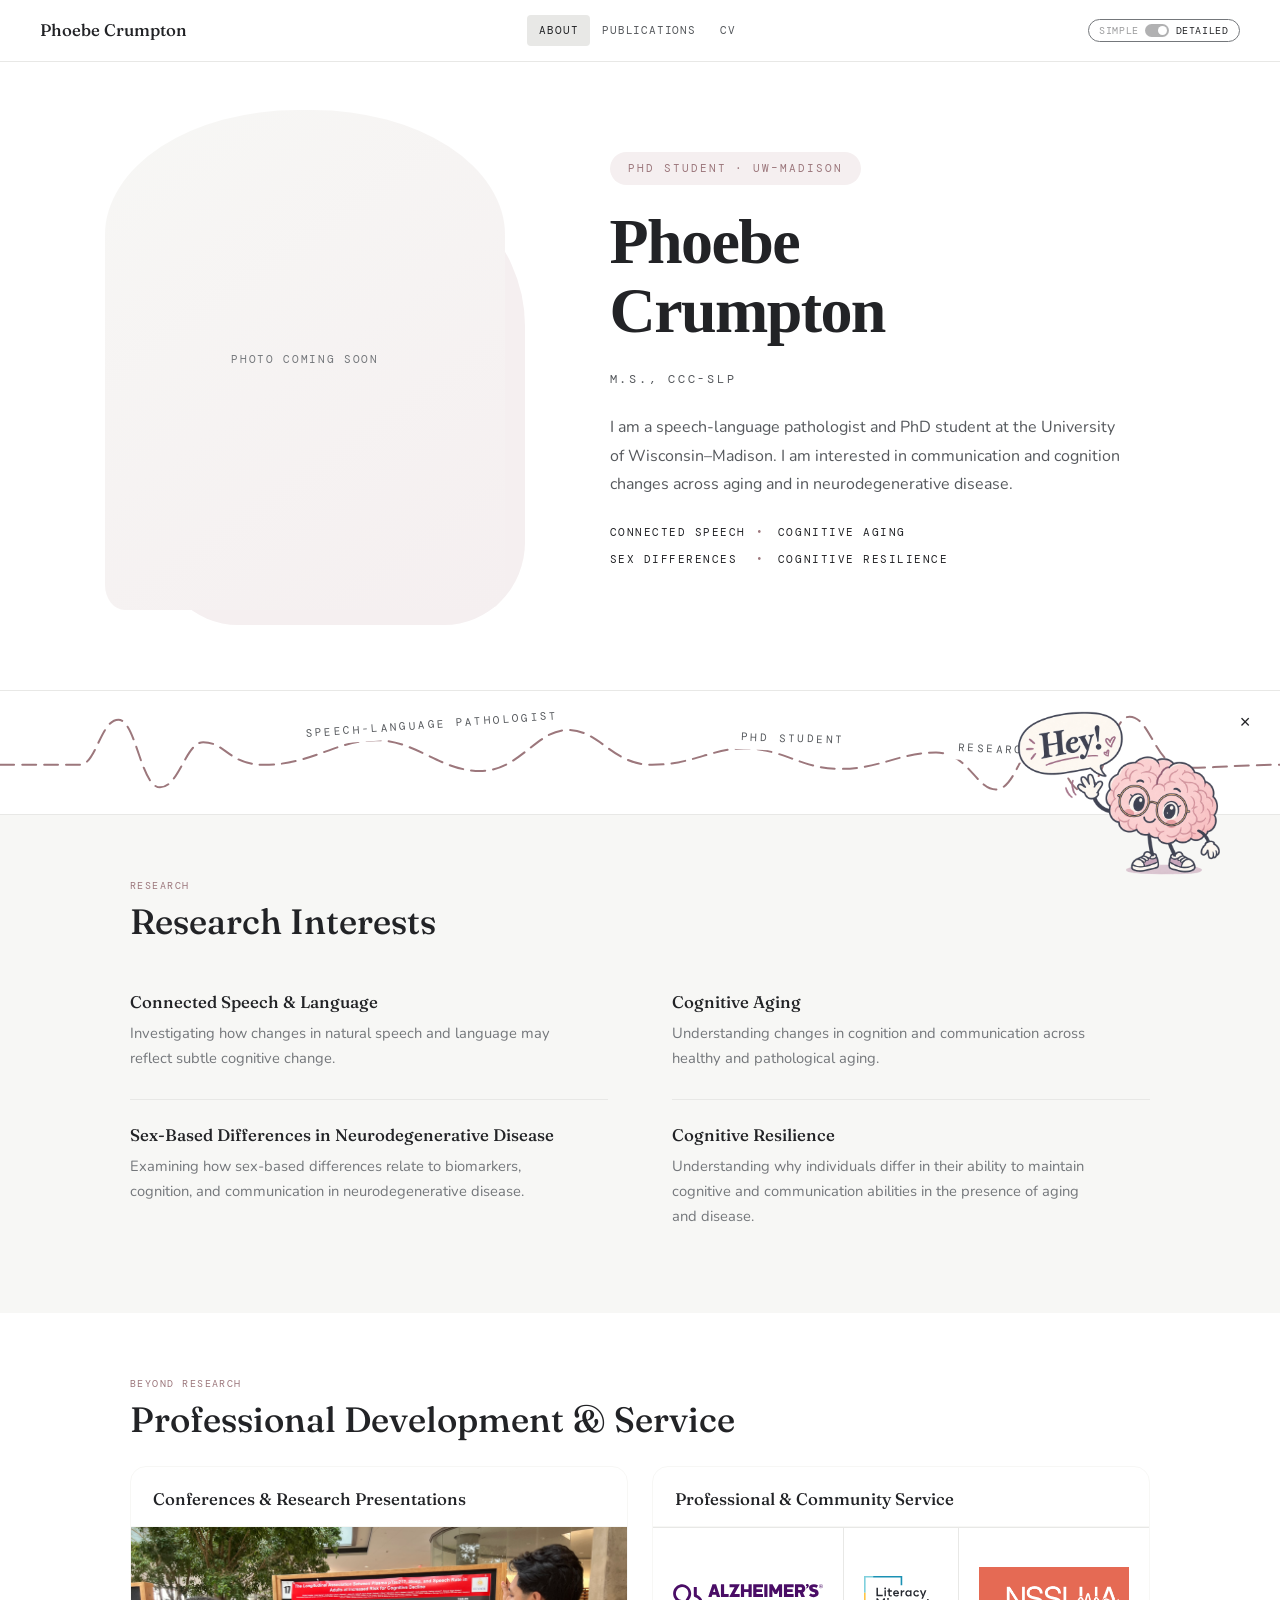
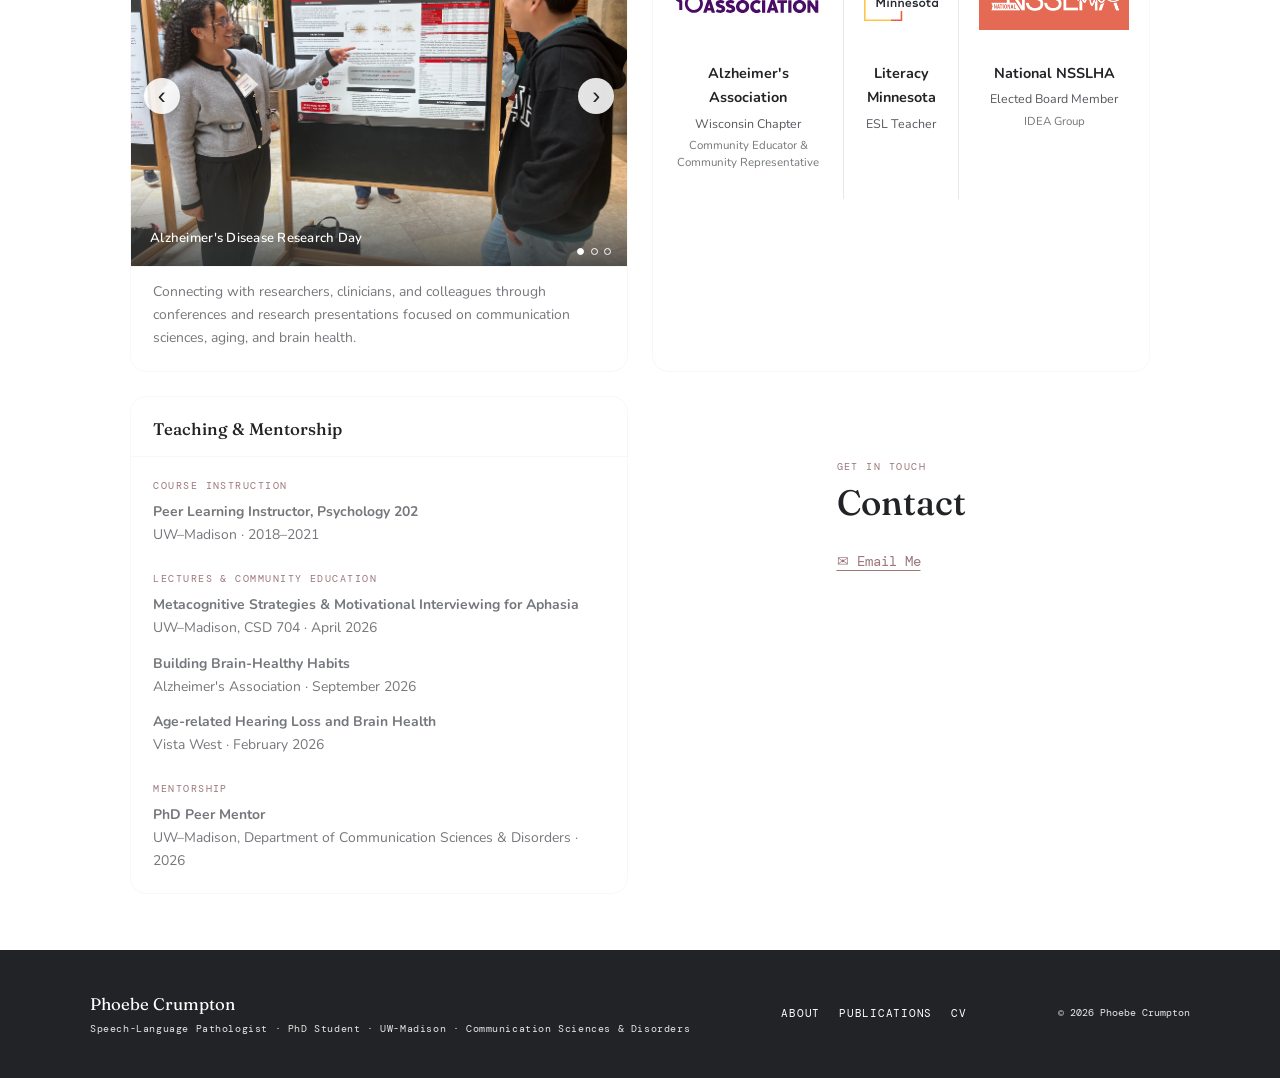
==== commit 8a7dbb54: "Update index.html" ====
--- a/index.html
+++ b/index.html
@@ -5,6 +5,7 @@
 <meta name="viewport" content="width=device-width, initial-scale=1.0"/>
 <meta name="description" content="Phoebe Crumpton — Speech-language pathologist and PhD Student at UW-Madison researching connected speech, cognitive-communication, and Alzheimer's disease."/>
 <title>Phoebe Crumpton</title>
+<link rel="icon" type="image/png" href="images/GitHubFavicon.png">
 <link rel="preconnect" href="https://fonts.googleapis.com"/>
 <link href="https://fonts.googleapis.com/css2?family=Fraunces:ital,opsz,wght@0,9..144,300;0,9..144,500;0,9..144,700;1,9..144,400;1,9..144,600&family=Nunito:wght@300;400;500;600&family=DM+Mono:wght@300;400&display=swap" rel="stylesheet"/>
 <script>if(localStorage.getItem('lang-mode')==='simple')document.documentElement.classList.add('simple-mode');</script>
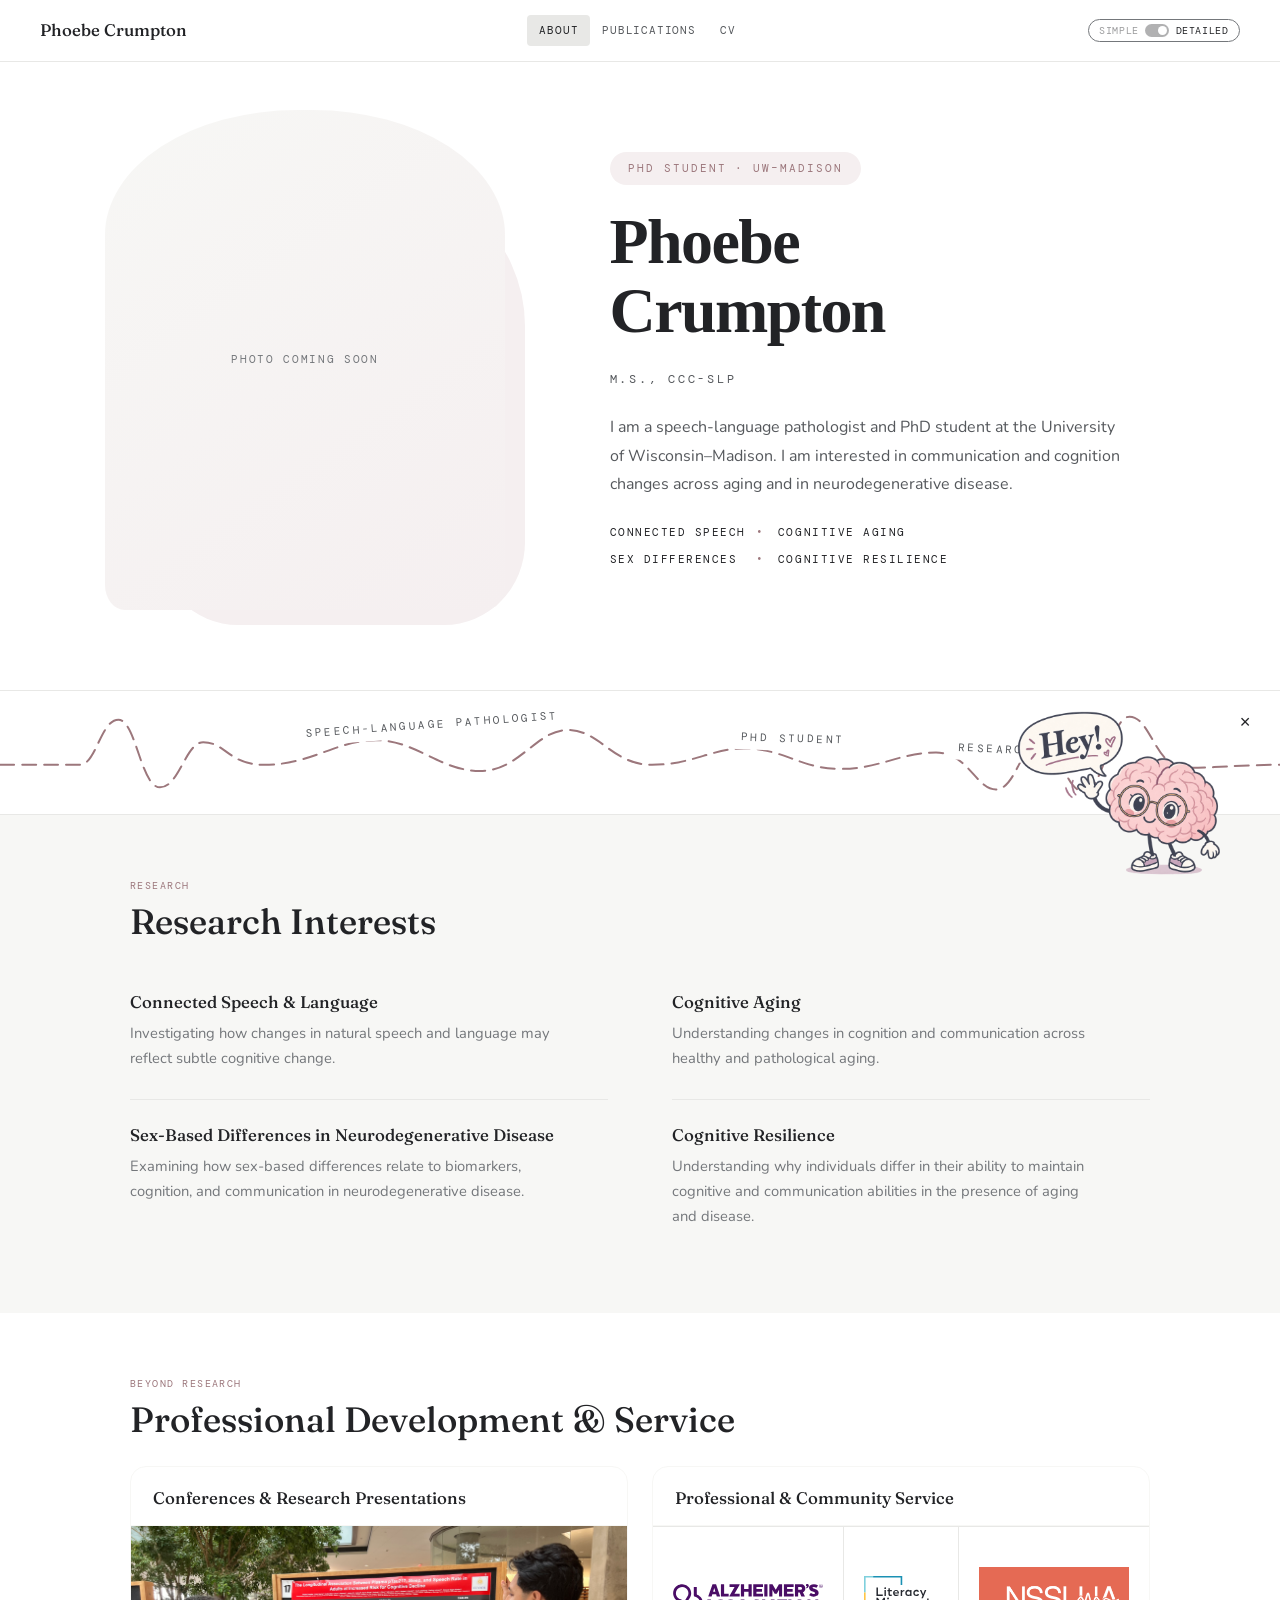
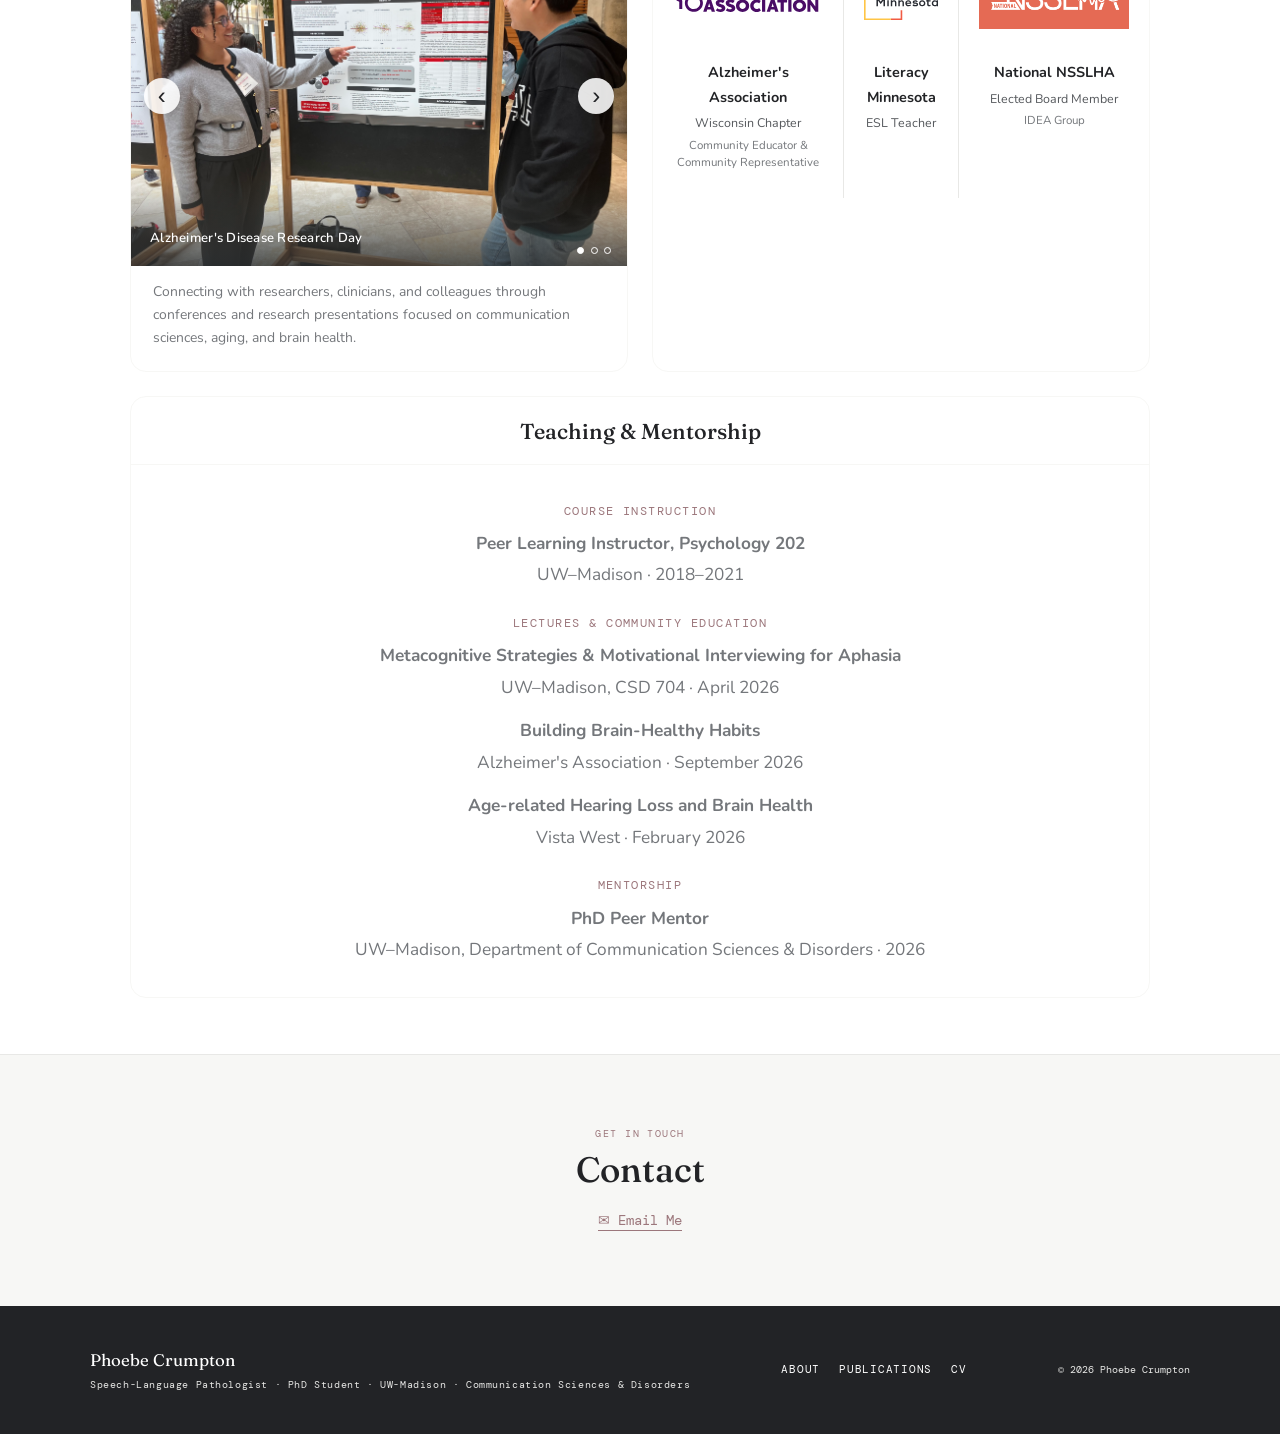
==== commit 001e0524: "Update index.html" ====
--- a/index.html
+++ b/index.html
@@ -1015,6 +1015,30 @@
 }
 
   
+
+
+/* Center Teaching & Mentorship without changing the other cards */
+.hobbies-grid > .hobby-card:last-child .hobby-header { justify-content: center; text-align: center; }
+.hobbies-grid > .hobby-card:last-child .hobby-body { max-width: 760px; margin: 0 auto; text-align: center; }
+.hobbies-grid > .hobby-card:last-child .hobby-desc { max-width: none; }
+
+/* Separate, centered contact section */
+.contact-section {
+  border-top: 1px solid var(--sand);
+  background: var(--cream-dark);
+  padding: 4rem 1.5rem 4.5rem;
+  text-align: center;
+}
+.contact-inner { max-width: 720px; margin: 0 auto; }
+.contact-inner .s-title { margin-bottom: 1rem; }
+.contact-email {
+  color: var(--terra);
+  font-family: 'DM Mono', monospace;
+  font-size: .85rem;
+  text-decoration: underline;
+  text-underline-offset: 5px;
+}
+.contact-email:hover { color: var(--moss); }
 
 </style>
 
@@ -1348,14 +1372,16 @@
 
 </article>
 
-
- 
-
-  <section class="section" aria-label="Contact">
+  </div><!-- end professional development grid -->
+</div><!-- end professional development section -->
+
+<section class="contact-section" aria-labelledby="contact-heading">
+  <div class="contact-inner">
     <p class="s-tag">Get in Touch</p>
-    <h2 class="s-title">Contact</h2>
-    <a href="mailto:pcrumpton@wisc.edu" style="color:var(--terra);font-family:'DM Mono',monospace;font-size:.85rem;text-underline-offset:4px;">✉ Email Me</a>
-  </section>
+    <h2 class="s-title" id="contact-heading">Contact</h2>
+    <a class="contact-email" href="mailto:pcrumpton@wisc.edu" aria-label="Email Phoebe Crumpton">✉ Email Me</a>
+  </div>
+</section>
 </main>
 
 <footer>
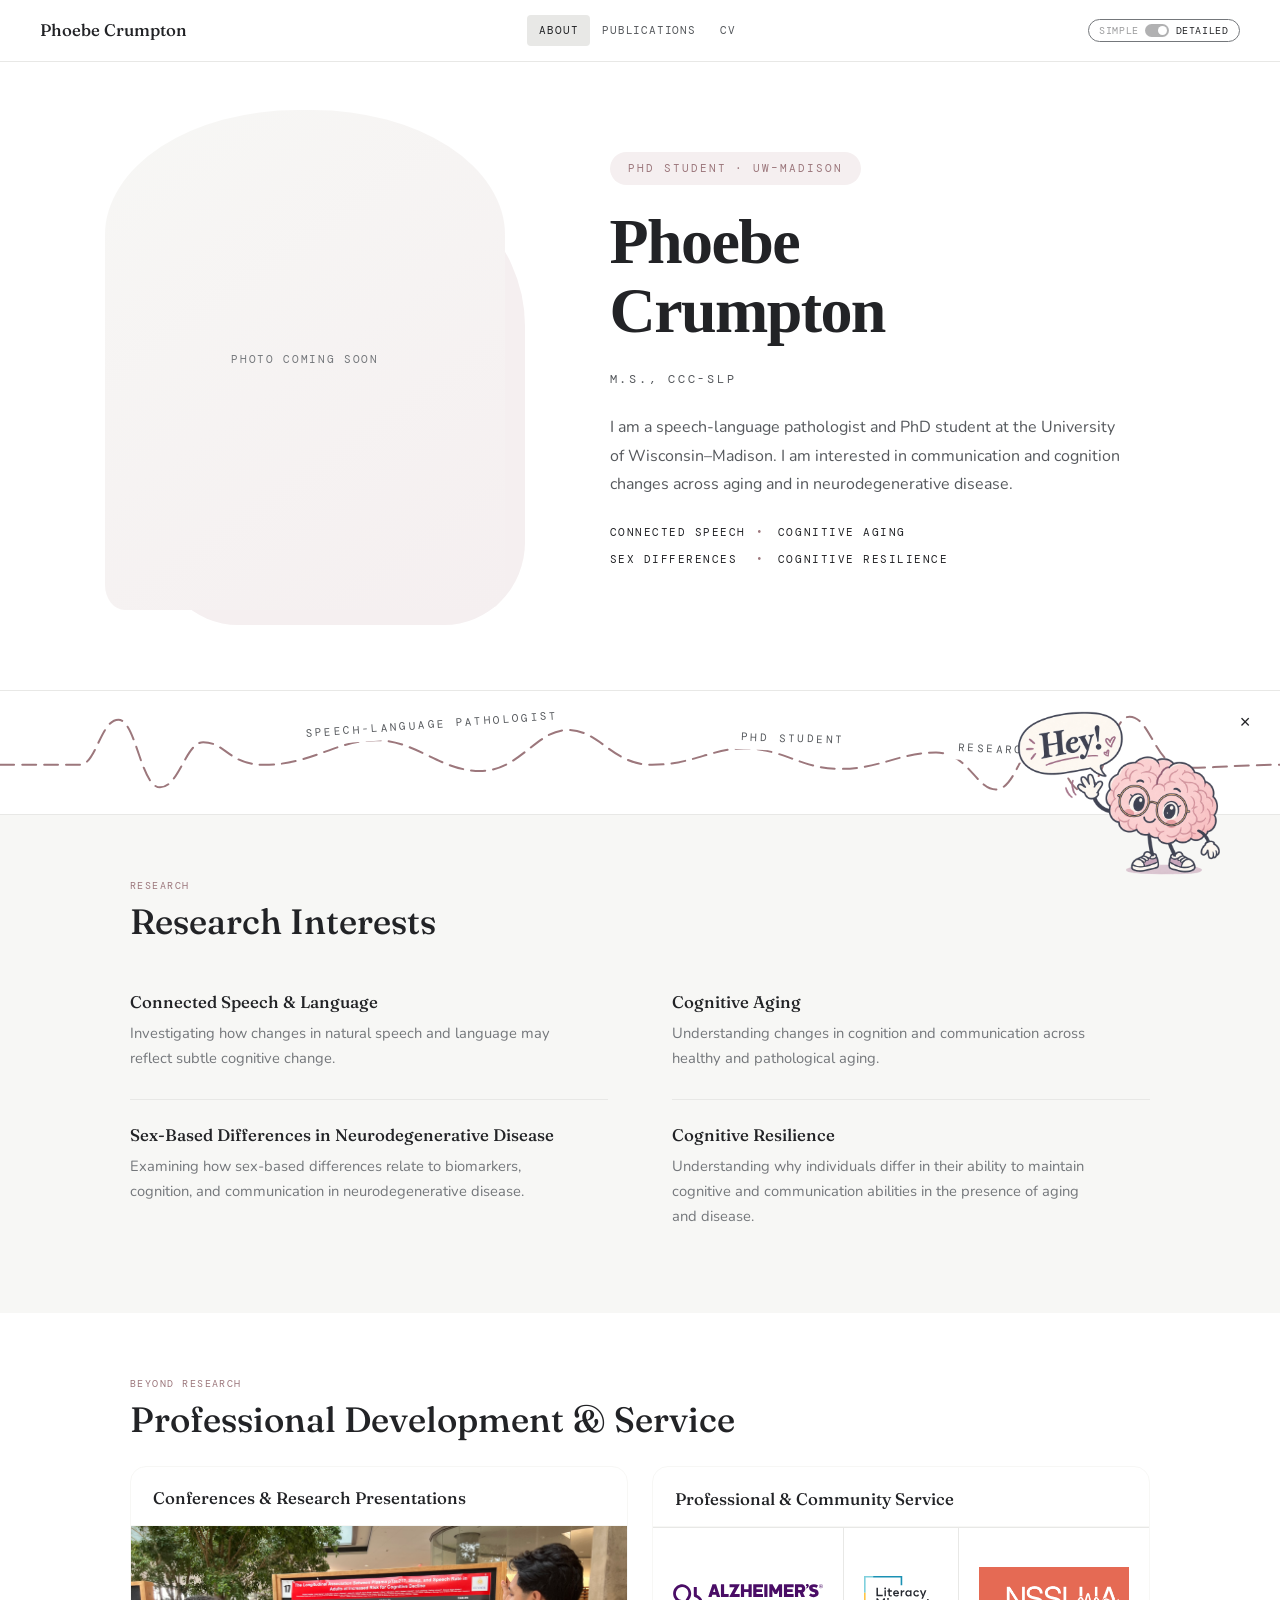
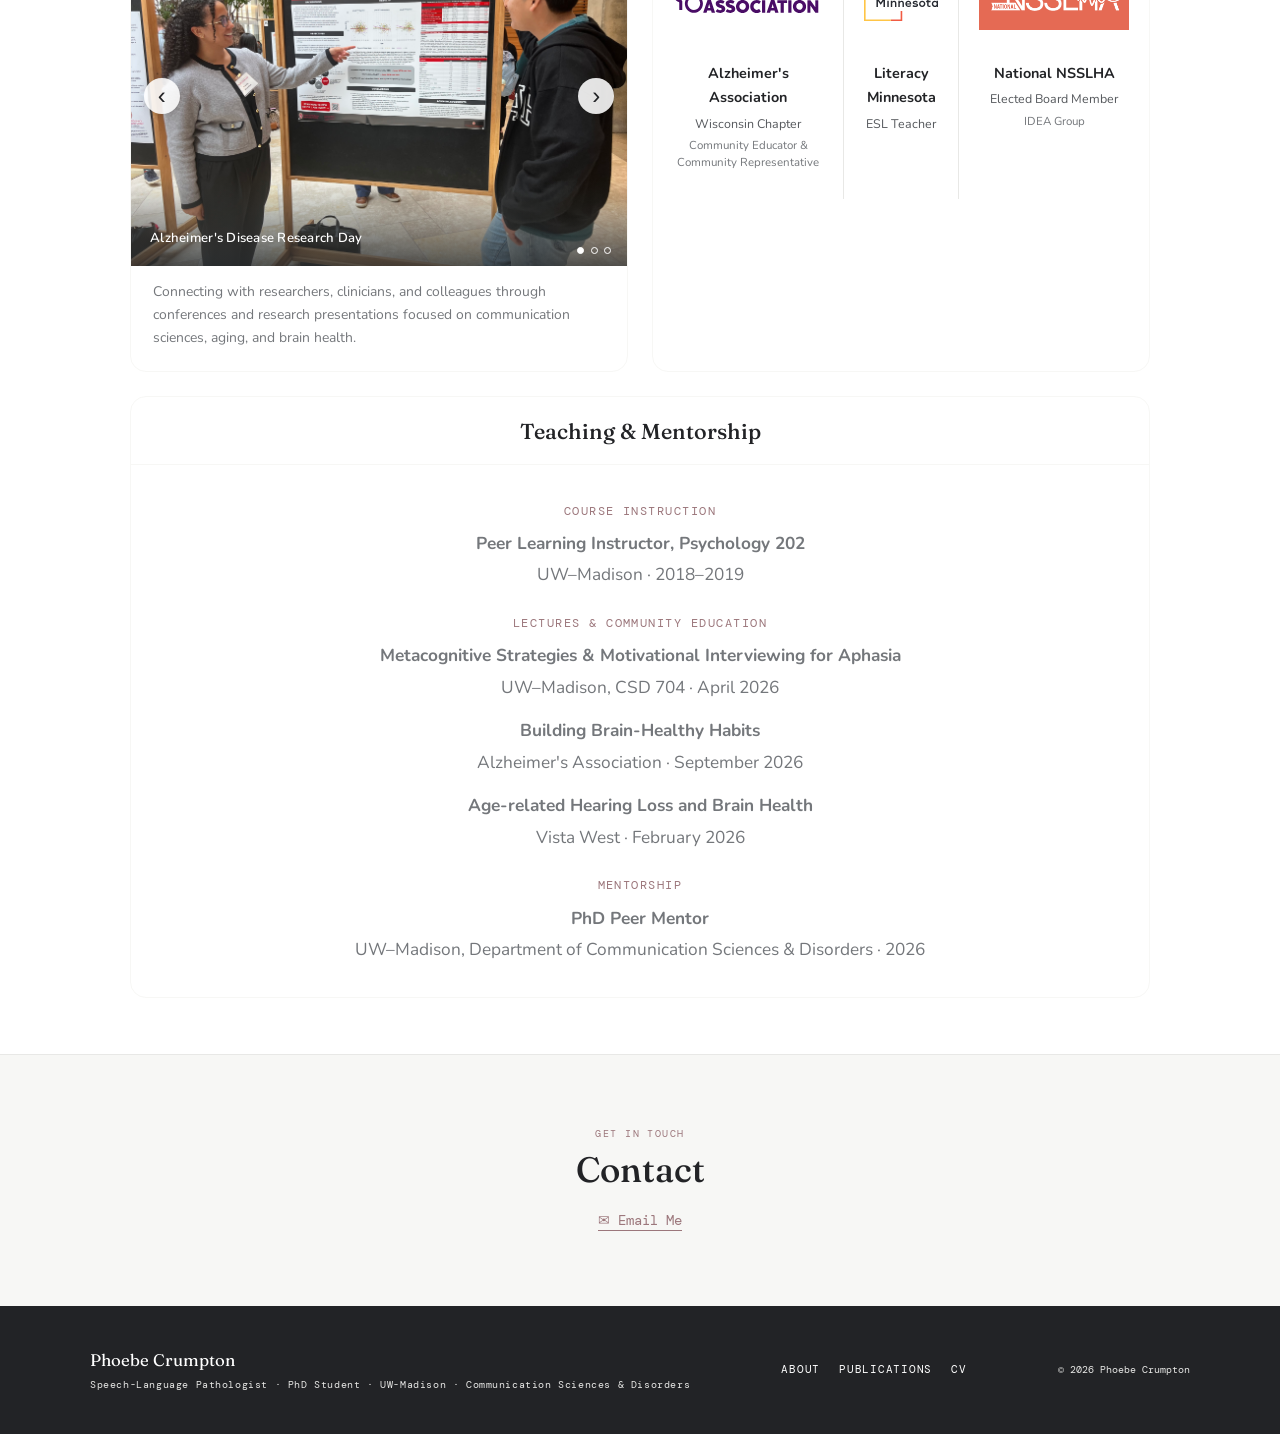
==== commit c52d3f24: "Update index.html" ====
--- a/index.html
+++ b/index.html
@@ -1337,7 +1337,7 @@
     <p class="s-tag">Course Instruction</p>
     <p class="hobby-desc">
       <strong>Peer Learning Instructor, Psychology 202</strong><br>
-      UW–Madison · 2018–2021
+      UW–Madison · 2018–2019
     </p>
 
     <p class="s-tag" style="margin-top:1.4rem;">
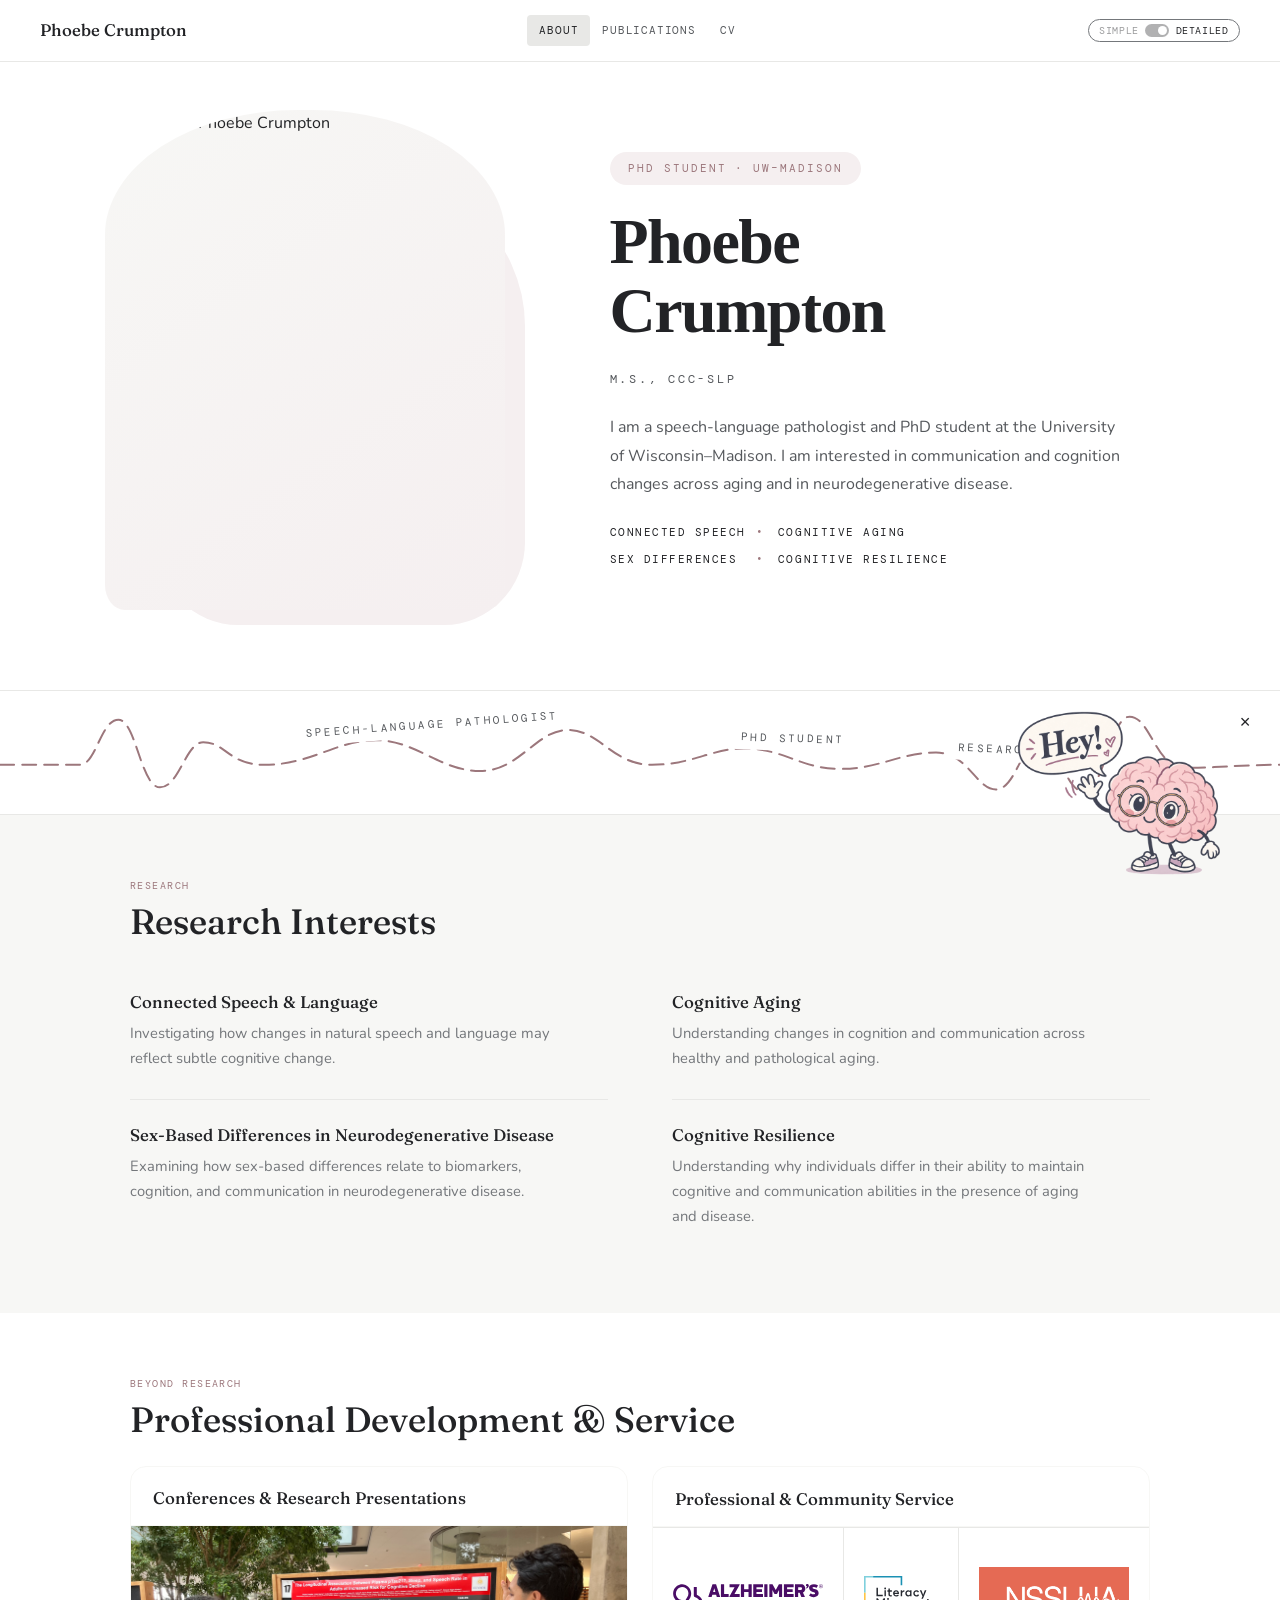
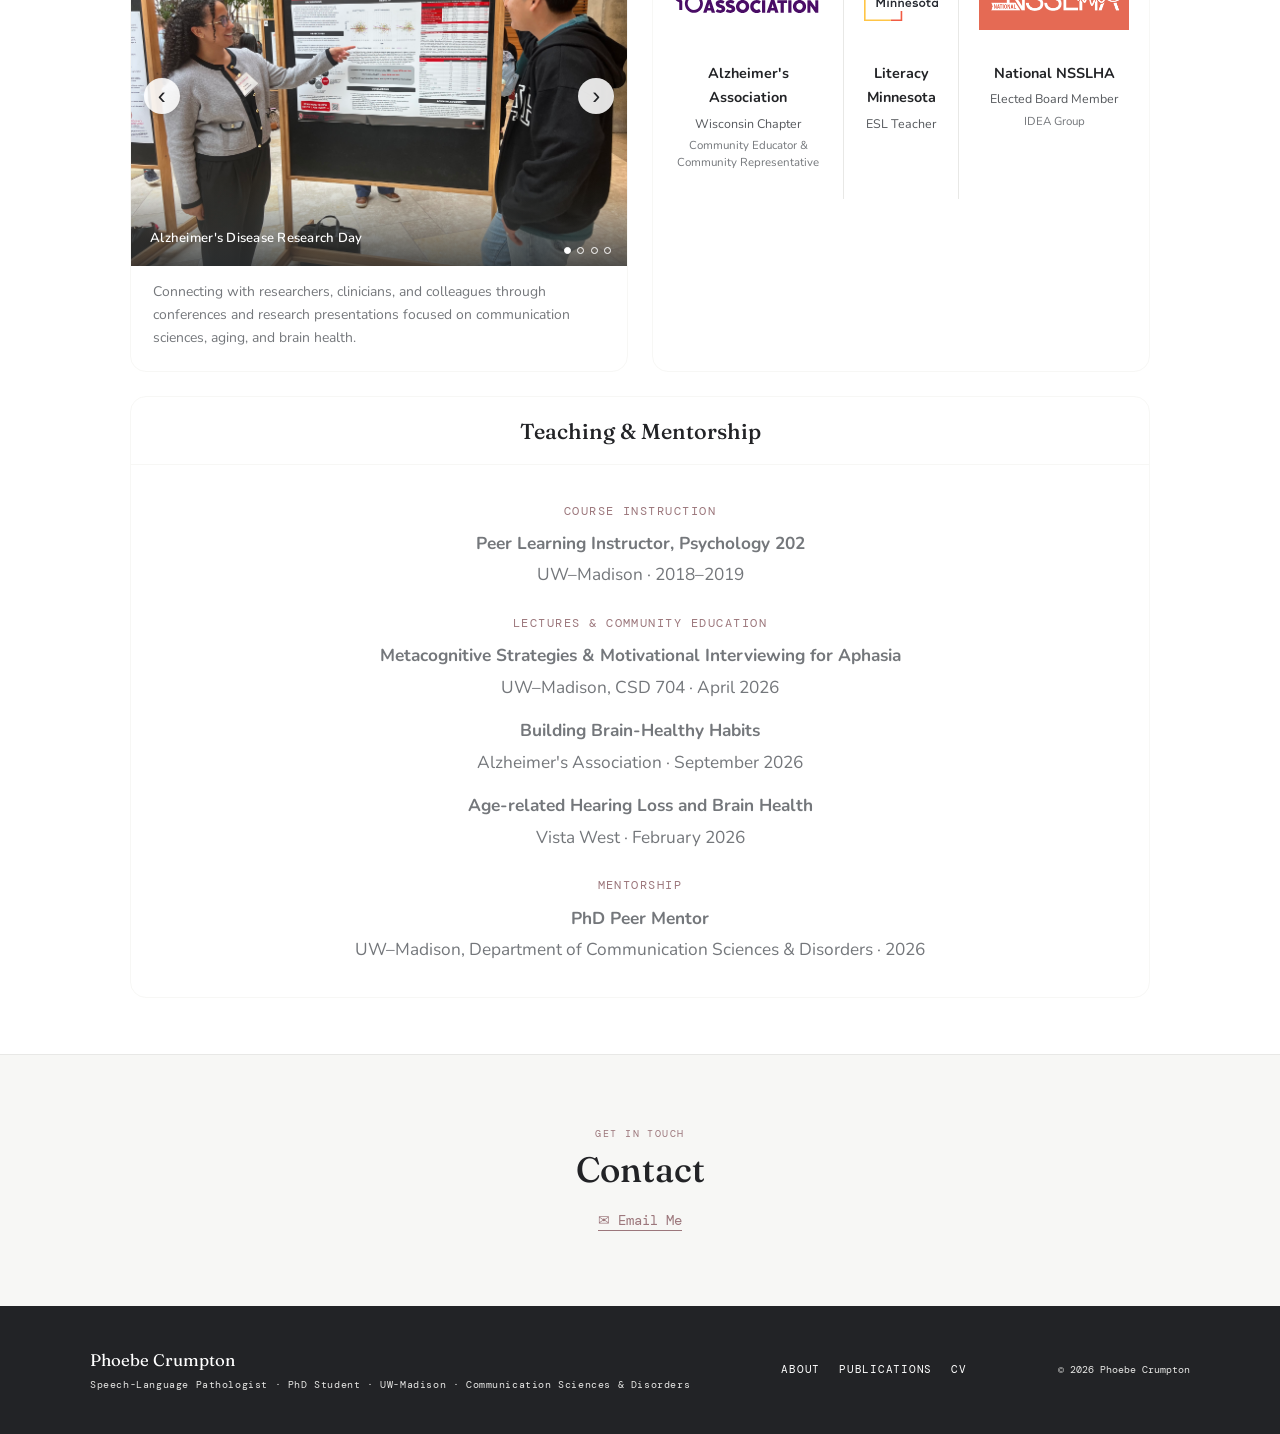
==== commit ed6bf6dc: "Update index.html" ====
--- a/index.html
+++ b/index.html
@@ -1101,7 +1101,7 @@
     <!-- PHOTO -->
     <div class="hero-portrait-wrap">
       <div class="hero-portrait-placeholder">
-        <span>Photo coming soon</span>
+        <img src="images/headshot1.jpg" alt="Portrait of Phoebe Crumpton" style="width:100%;height:100%;object-fit:cover;object-position:center top;display:block;">
       </div>
     </div>
 
@@ -1258,6 +1258,11 @@
     <div class="conference-caption">Cognition, Aging, and Speech Communication Conference</div>
   </div>
 
+  <div class="conference-slide">
+    <img src="images/ASHA2026_2.jpg" alt="Presentation at the 2026 ASHA Convention">
+    <div class="conference-caption">ASHA Convention · 2026</div>
+  </div>
+
   <button class="carousel-arrow carousel-prev"
           type="button"
           aria-label="Previous photo">‹</button>
@@ -1270,6 +1275,7 @@
     <button class="carousel-dot active" type="button" aria-label="Photo 1"></button>
     <button class="carousel-dot" type="button" aria-label="Photo 2"></button>
     <button class="carousel-dot" type="button" aria-label="Photo 3"></button>
+    <button class="carousel-dot" type="button" aria-label="Photo 4"></button>
   </div>
 
 </div>
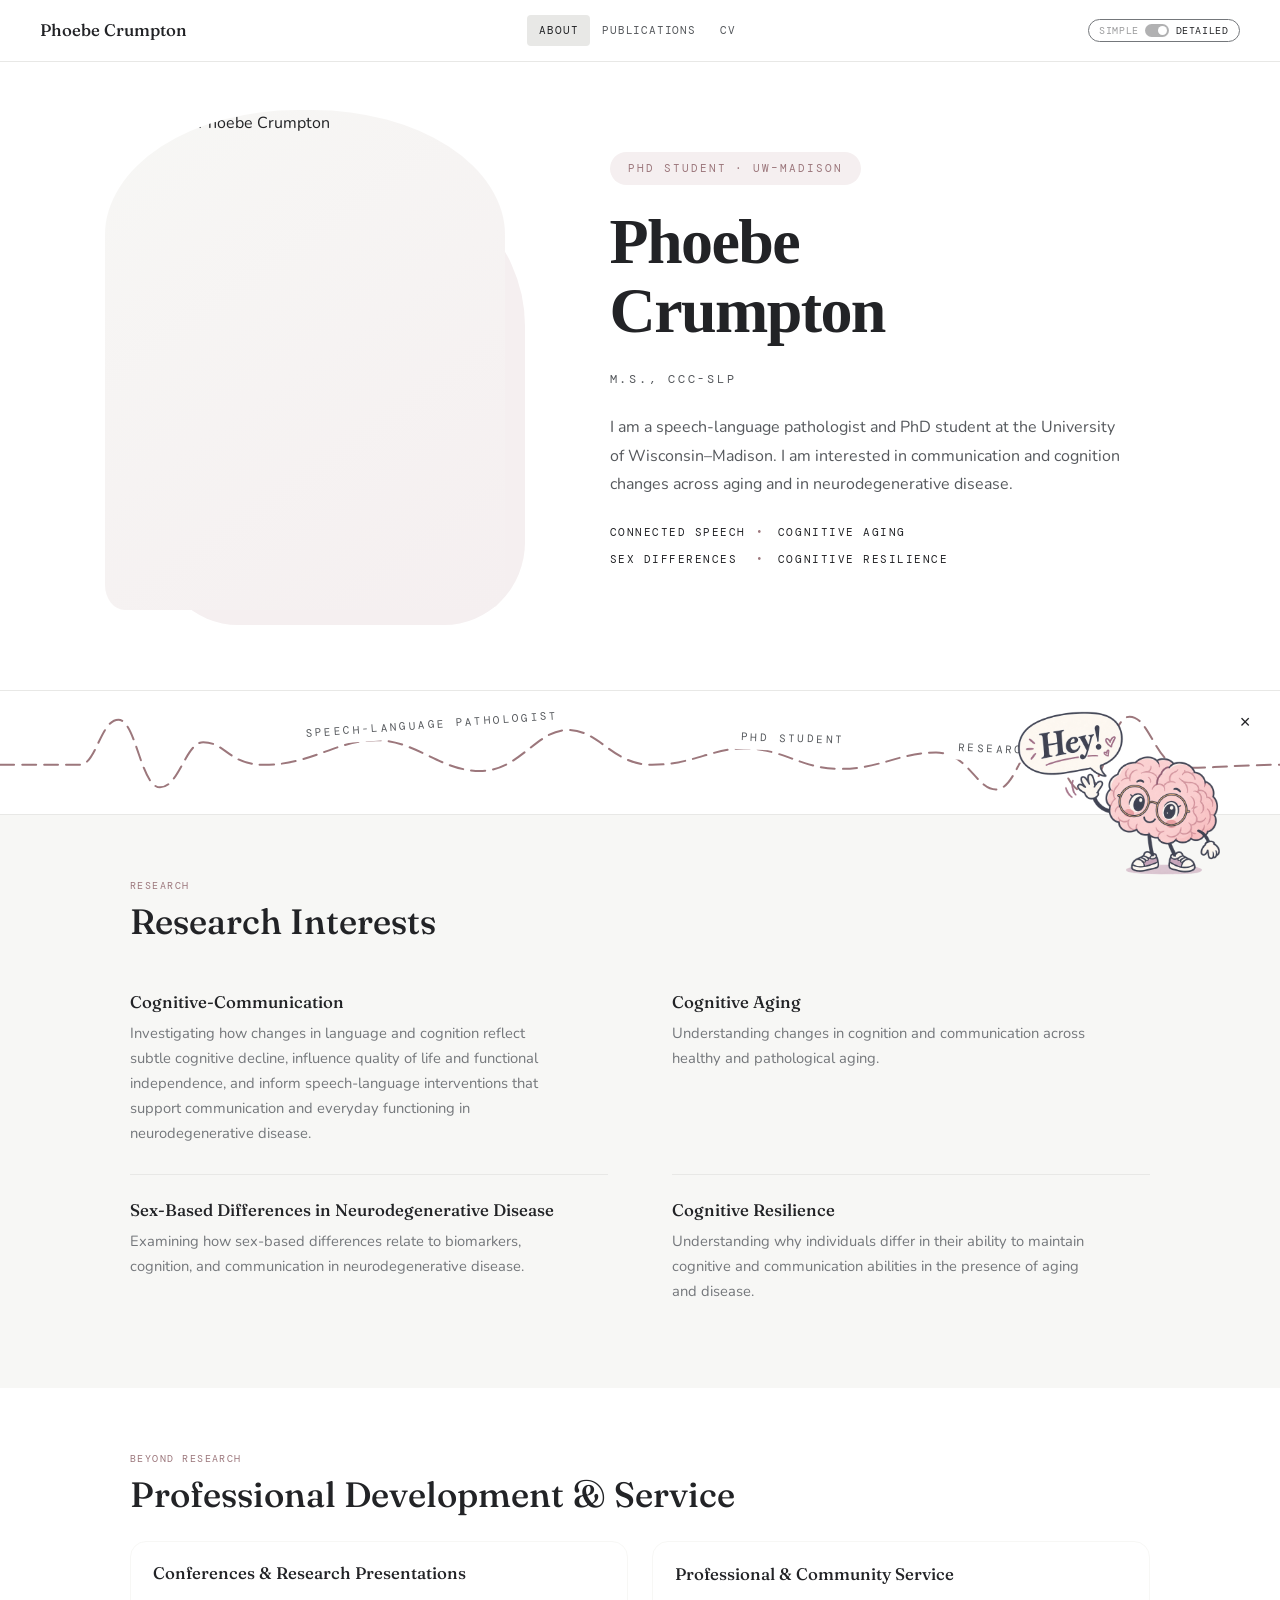
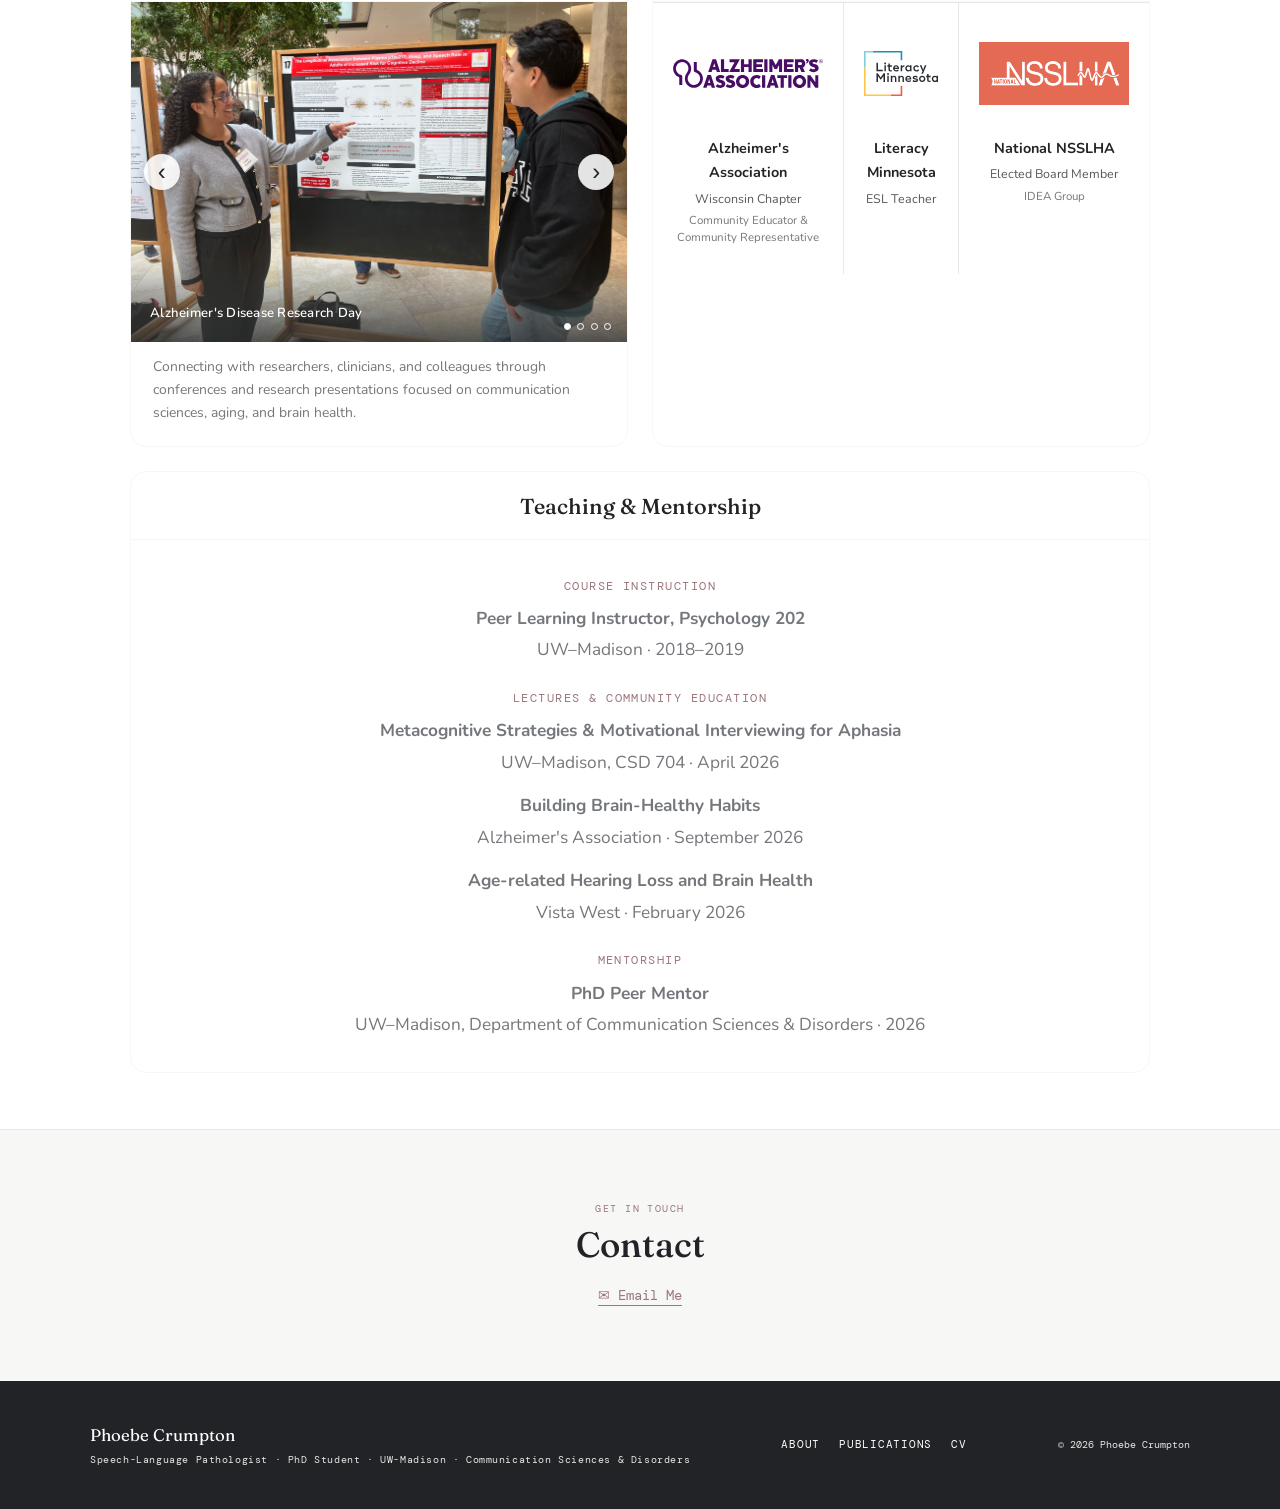
==== commit bddde83d: "Update index.html" ====
--- a/index.html
+++ b/index.html
@@ -1191,9 +1191,9 @@
 
   <article class="r-card fu">
     <div class="r-num">01</div>
-    <h3 class="r-title">Connected Speech &amp; Language</h3>
+    <h3 class="r-title">Cognitive-Communication</h3>
     <p class="r-desc">
-      Investigating how changes in natural speech and language may reflect subtle cognitive change.
+      Investigating how changes in language and cognition reflect subtle cognitive decline, influence quality of life and functional independence, and inform speech-language interventions that support communication and everyday functioning in neurodegenerative disease.
     </p>
   </article>
 
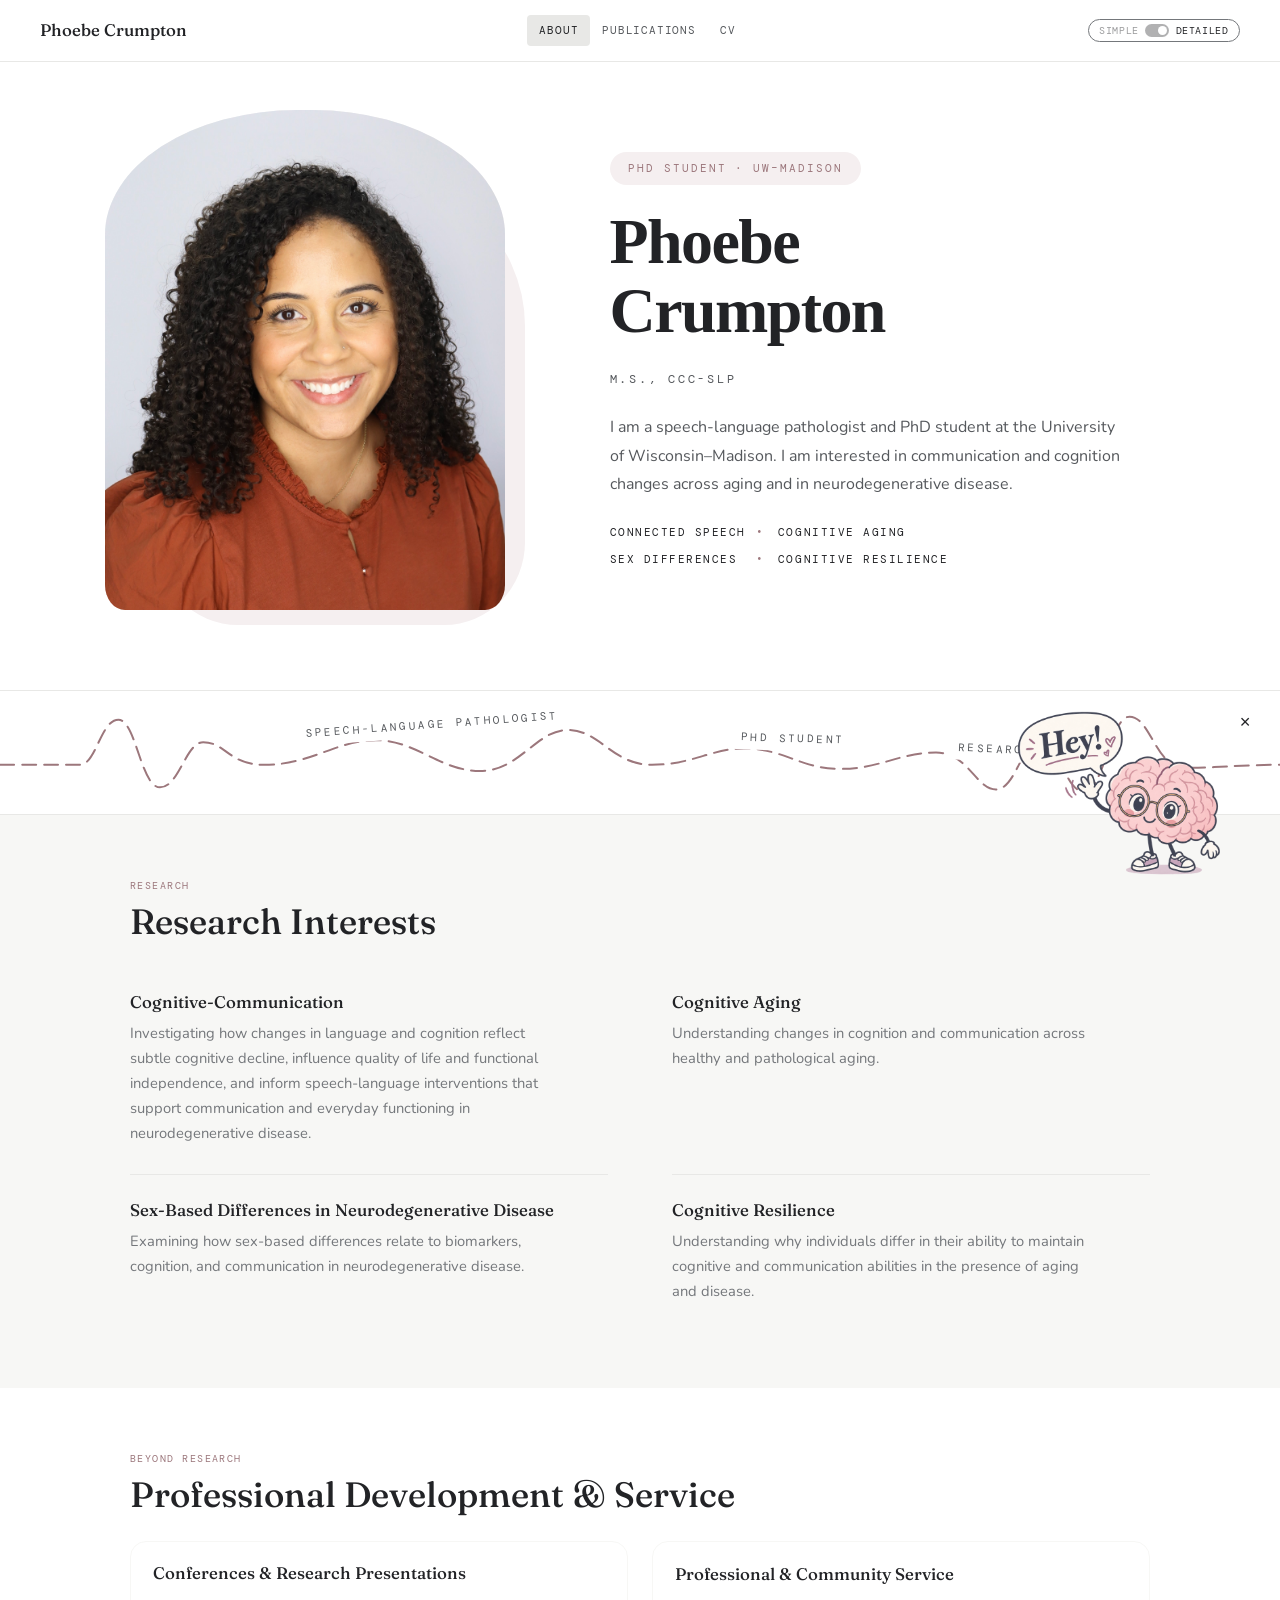
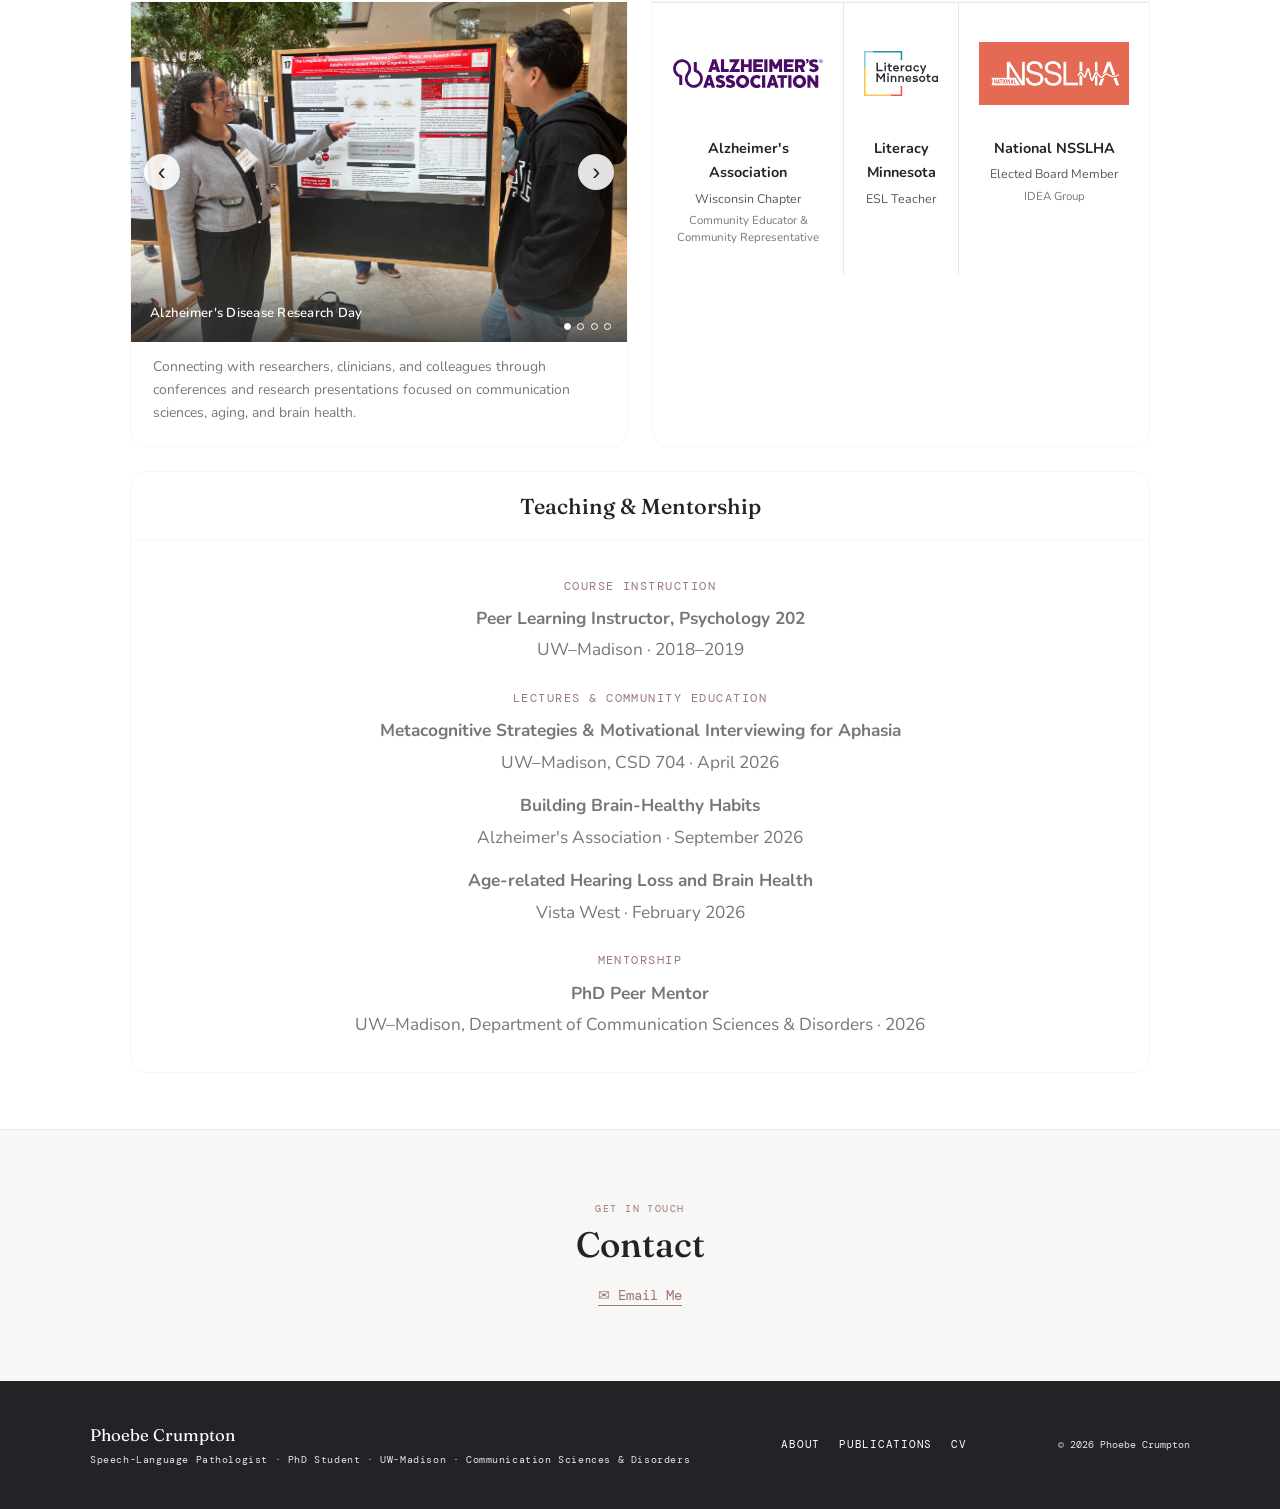
==== commit c8f28563: "Update index.html" ====
--- a/index.html
+++ b/index.html
@@ -1098,12 +1098,16 @@
   <!-- HERO CONTENT -->
   <div class="hero-new-inner">
 
-    <!-- PHOTO -->
-    <div class="hero-portrait-wrap">
-      <div class="hero-portrait-placeholder">
-        <img src="images/headshot1.jpg" alt="Portrait of Phoebe Crumpton" style="width:100%;height:100%;object-fit:cover;object-position:center top;display:block;">
-      </div>
-    </div>
+<!-- PHOTO -->
+<div class="hero-portrait-wrap">
+  <div class="hero-portrait-placeholder">
+    <img
+      src="images/heashot1.JPG"
+      alt="Portrait of Phoebe Crumpton"
+      style="width:100%;height:100%;object-fit:cover;object-position:center top;display:block;"
+    >
+  </div>
+</div>
 
 
     <!-- INTRO -->
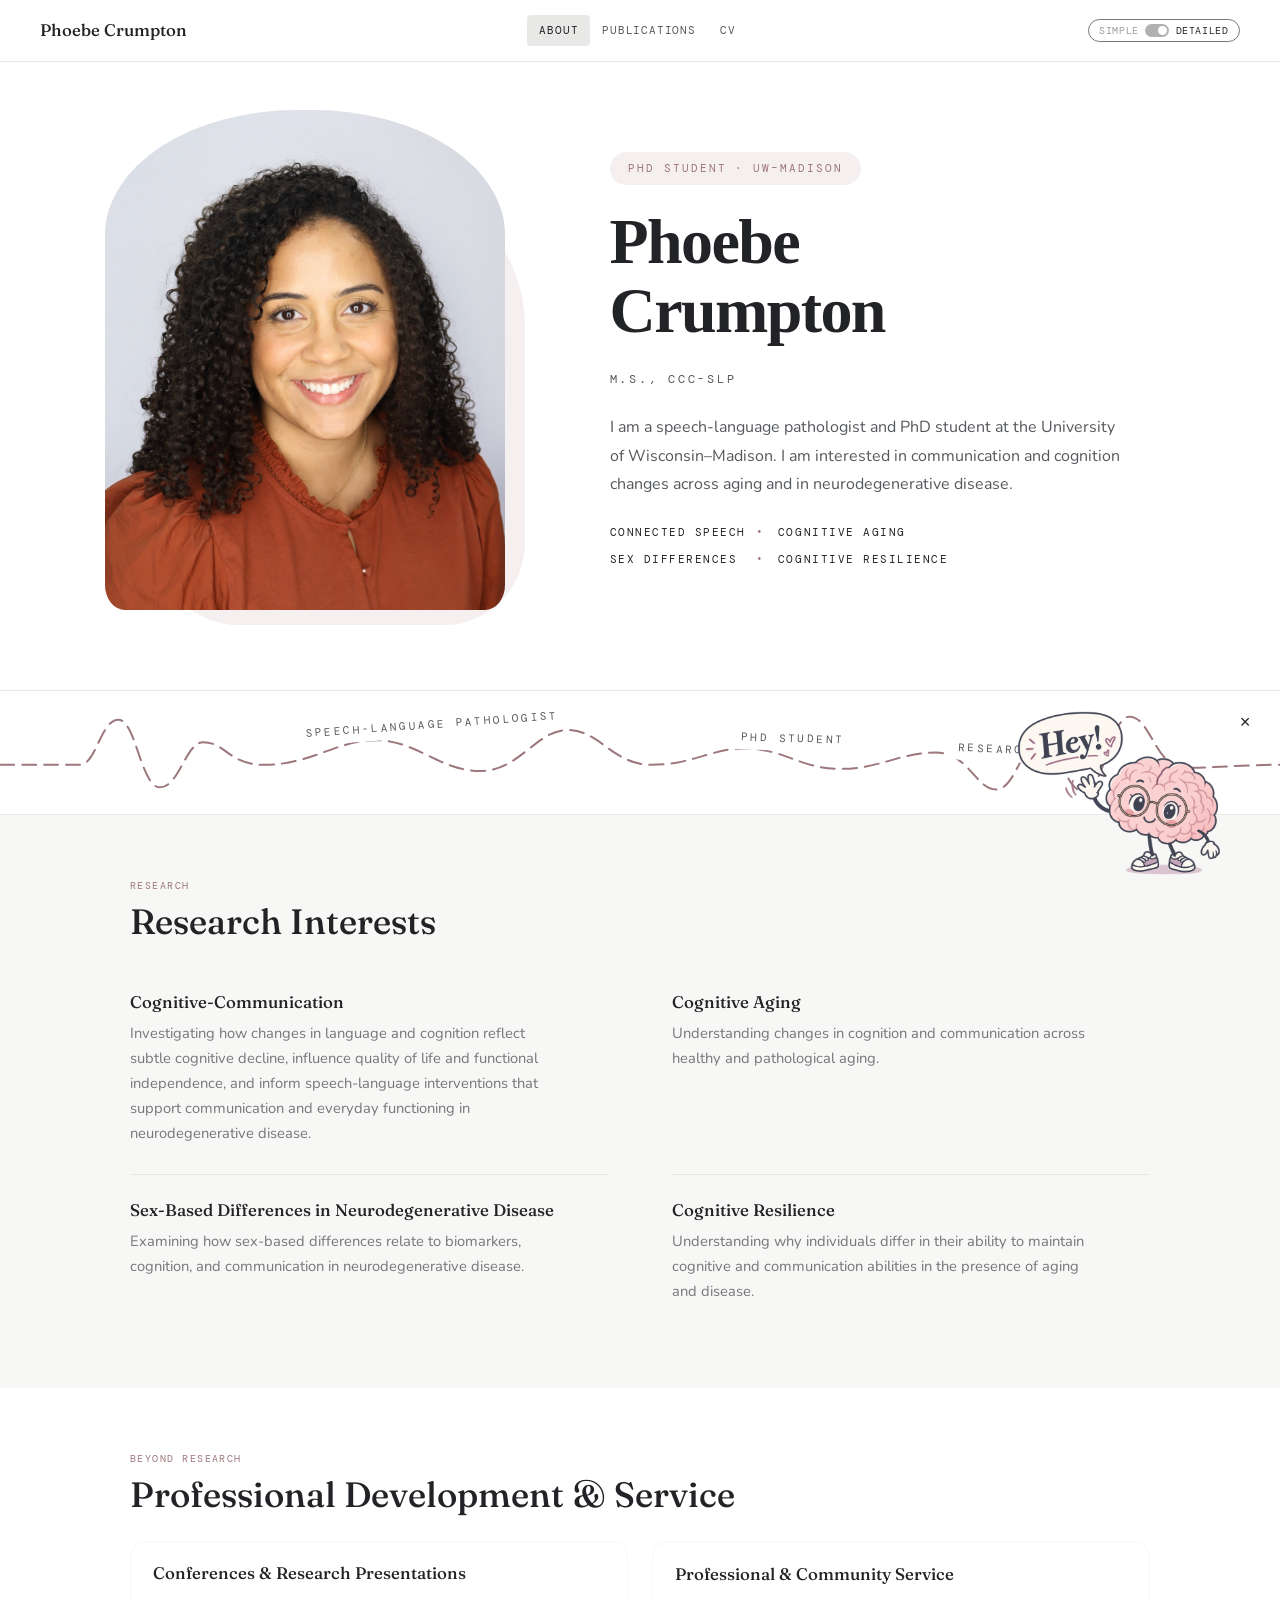
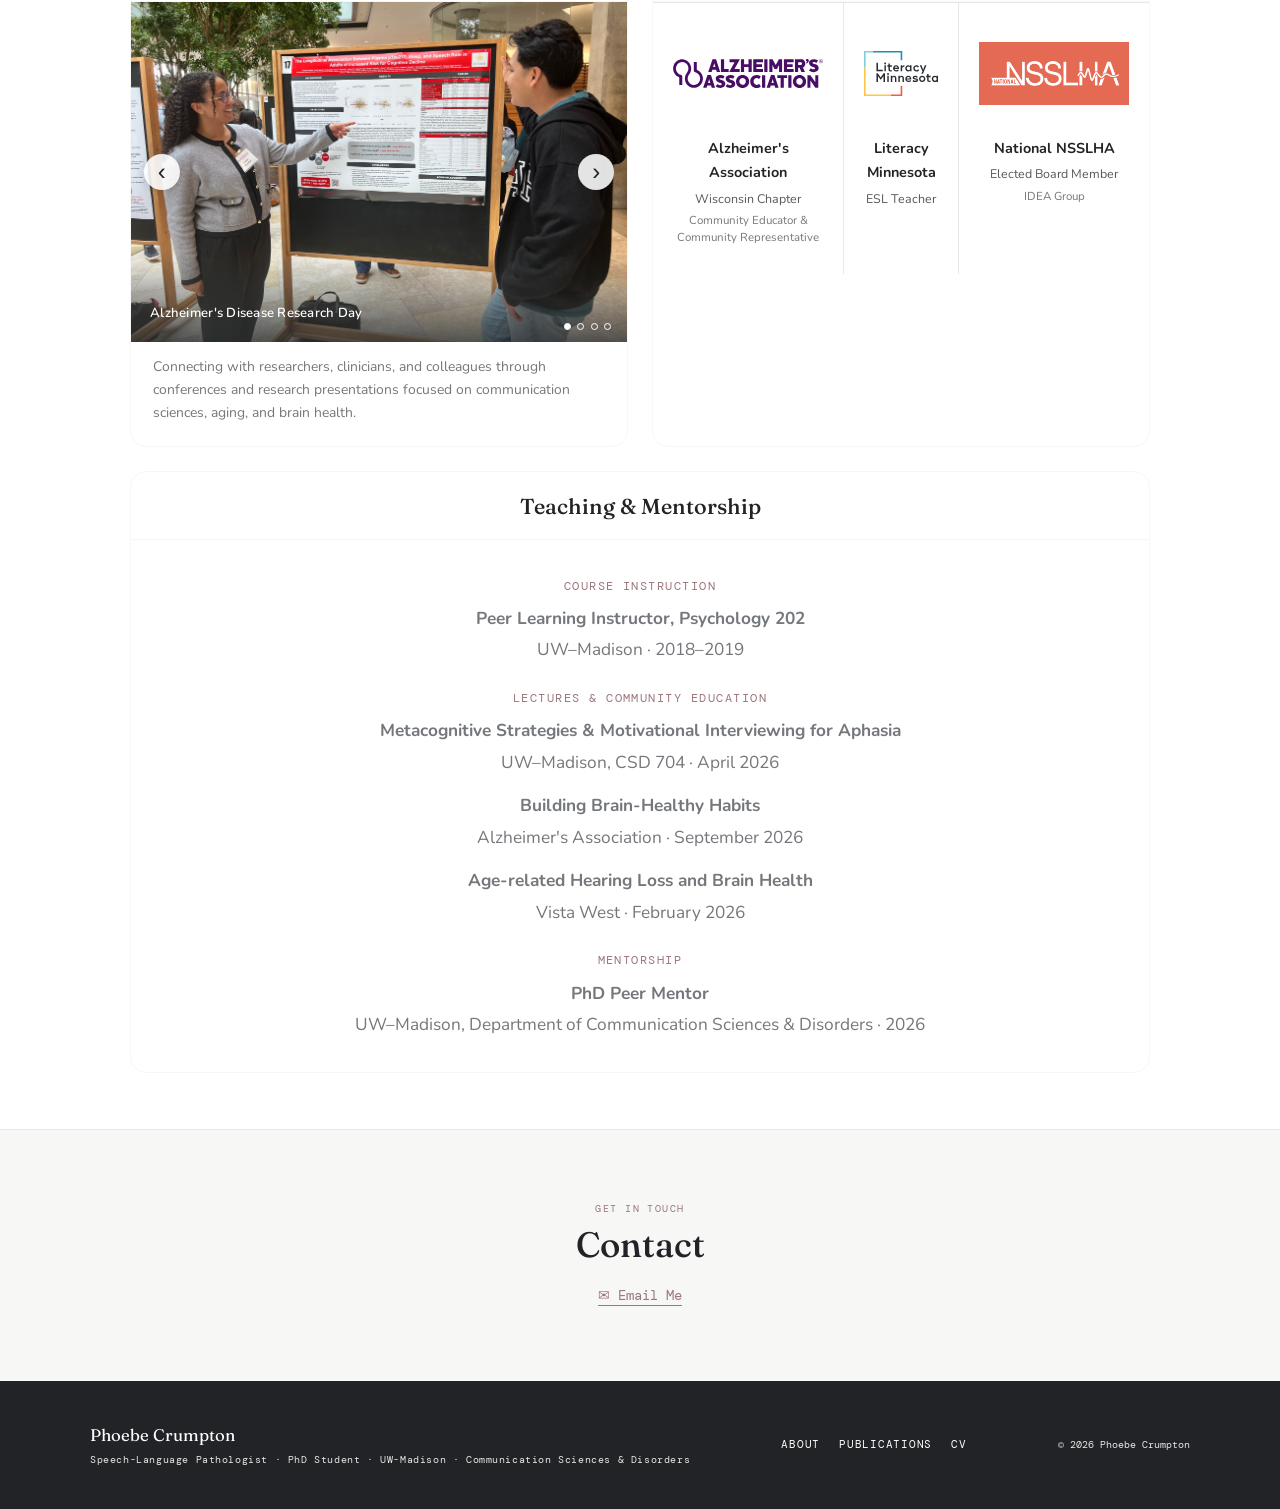
==== commit a44e5c5a: "Update index.html" ====
--- a/index.html
+++ b/index.html
@@ -1262,10 +1262,10 @@
     <div class="conference-caption">Cognition, Aging, and Speech Communication Conference</div>
   </div>
 
-  <div class="conference-slide">
-    <img src="images/ASHA2026_2.jpg" alt="Presentation at the 2026 ASHA Convention">
-    <div class="conference-caption">ASHA Convention · 2026</div>
-  </div>
+<div class="conference-slide">
+  <img src="images/ASHA2026_2.jpeg" alt="ASHA Convention 2026">
+  <div class="conference-caption">ASHA Convention · 2026</div>
+</div>
 
   <button class="carousel-arrow carousel-prev"
           type="button"
